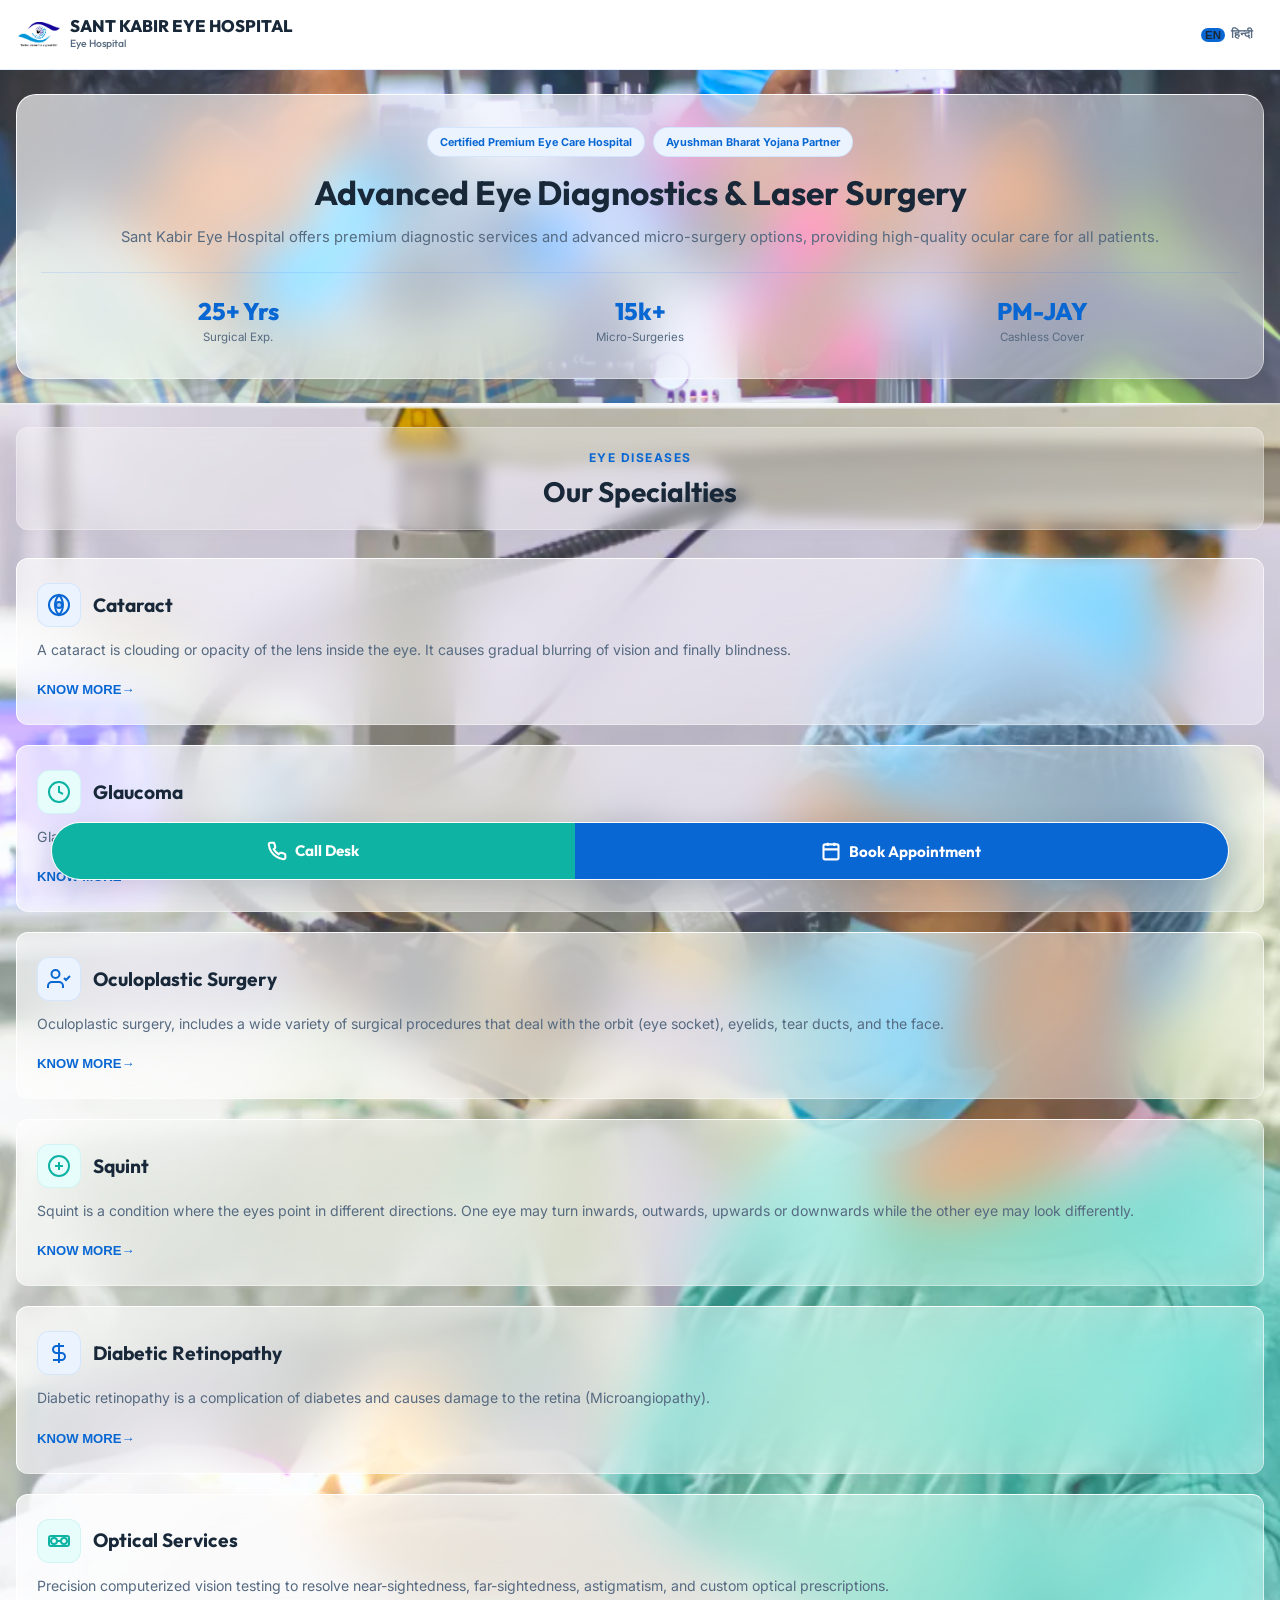
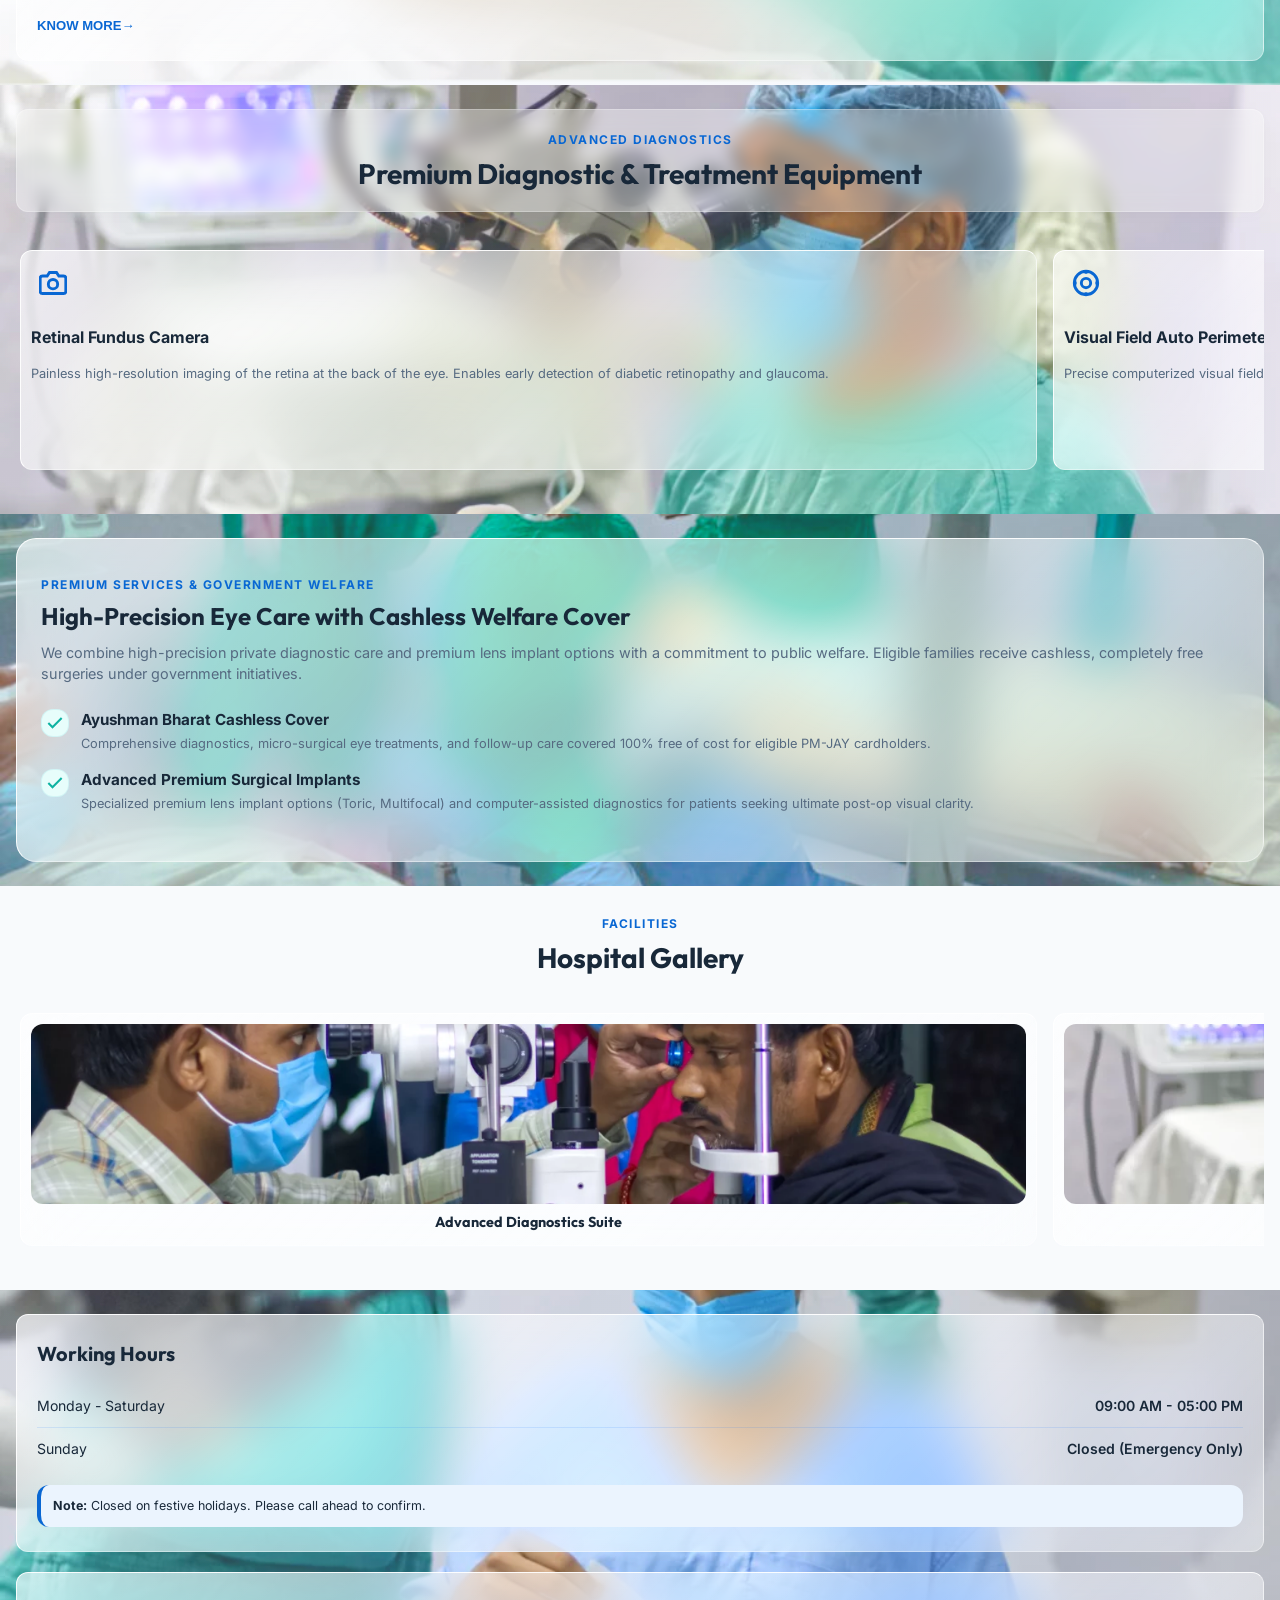
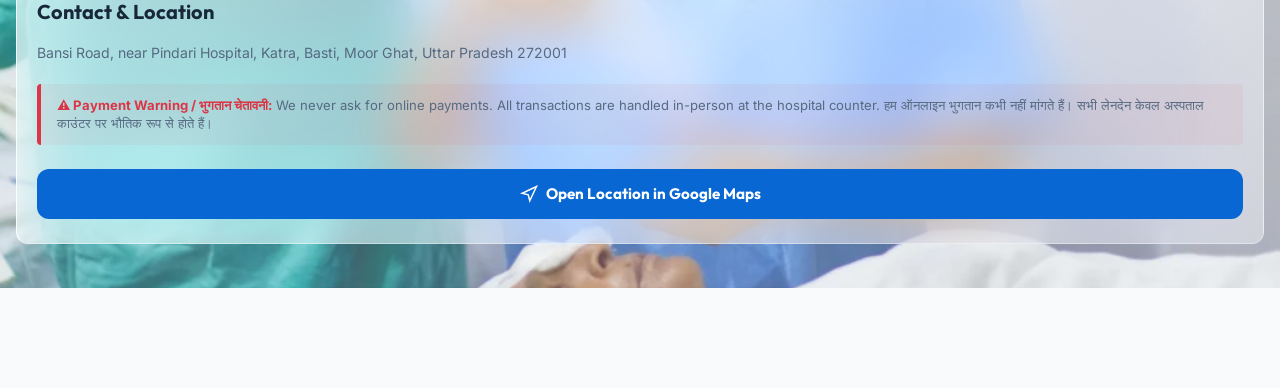
==== mobile.html @ 9fe81d01 "Initial commit for Sant Kabir Eye Hospital" ====
<!DOCTYPE html>
<html lang="en">
<head>
    <meta charset="UTF-8">
    <meta name="viewport" content="width=device-width, initial-scale=1.0, maximum-scale=1.0, user-scalable=no">
    <link rel="icon" type="image/png" href="favicon.png">

    <!-- Chrome, Firefox OS, Opera & Safari Mobile (Adaptive Light/Dark theme) -->
    <meta name="theme-color" content="#ffffff" media="(prefers-color-scheme: light)">
    <meta name="theme-color" content="#0a182e" media="(prefers-color-scheme: dark)">
    <!-- iOS Safari web-app overrides -->
    <meta name="apple-mobile-web-app-capable" content="yes">
    <meta name="apple-mobile-web-app-status-bar-style" content="black-translucent">
    
    <meta name="description" content="Certified Premium Eye Care & Cataract Surgery in Basti. Free surgeries available under Ayushman Bharat Yojana for eligible patients.">
    <title>Sant Kabir Eye Hospital – Premium Eye Care & Surgery in Basti</title>
    
    <!-- JSON-LD Structured Data for Search Engines & AI Crawlers -->
    <script type="application/ld+json">
    {
      "@context": "https://schema.org",
      "@type": "MedicalBusiness",
      "name": "Sant Kabir Eye Hospital",
      "alternateName": "Pragati India Eye Care Society",
      "description": "Premium cataract surgeries, advanced eye diagnostics, and laser treatment services under private care and PM-JAY Ayushman Bharat Yojana cover.",
      "url": "http://santkabireyehospital.com",
      "telephone": "+919415140719",
      "address": {
        "@type": "PostalAddress",
        "streetAddress": "Bansi Road, near Pindari Hospital, Katra",
        "addressLocality": "Basti",
        "addressRegion": "Uttar Pradesh",
        "postalCode": "272001",
        "addressCountry": "IN"
      },
      "openingHoursSpecification": {
        "@type": "OpeningHoursSpecification",
        "dayOfWeek": [
          "Monday",
          "Tuesday",
          "Wednesday",
          "Thursday",
          "Friday",
          "Saturday"
        ],
        "opens": "09:00",
        "closes": "18:00"
      },
      "contactPoint": [
        {
          "@type": "ContactPoint",
          "telephone": "+919415140719",
          "contactType": "Senior Administrator",
          "areaServed": "IN",
          "availableLanguage": ["English", "Hindi"]
        },
        {
          "@type": "ContactPoint",
          "telephone": "+919336466677",
          "contactType": "Primary Inquiry Desk",
          "areaServed": "IN",
          "availableLanguage": ["English", "Hindi"]
        }
      ]
    }
    </script>
    
    <!-- Preload LCP hero background image (discoverable, high priority) -->
    <link rel="preload" as="image" href="images/bg_hero_apple.webp" fetchpriority="high">

    <!-- Preload mobile.css so it's non-render-blocking -->
    <link rel="preload" href="mobile.css?v=20260709" as="style" onload="this.onload=null;this.rel='stylesheet'">
    <noscript><link rel="stylesheet" href="mobile.css?v=20260709"></noscript>

    <!-- Preload services background image to prevent layout shift when it loads -->
    <link rel="preload" as="image" href="images/gallery_consultation.webp" fetchpriority="low">

    <!-- Google Fonts: async, non-render-blocking, font-display=optional (no swap, no CLS) -->
    <link rel="preconnect" href="https://fonts.googleapis.com">
    <link rel="preconnect" href="https://fonts.gstatic.com" crossorigin>
    <link rel="preload" as="style" href="https://fonts.googleapis.com/css2?family=Inter:wght@400;500;600;700&family=Outfit:wght@600;700;800&display=optional" onload="this.onload=null;this.rel='stylesheet'">
    <noscript><link rel="stylesheet" href="https://fonts.googleapis.com/css2?family=Inter:wght@400;500;600;700&family=Outfit:wght@600;700;800&display=optional"></noscript>

    <!-- Critical inline CSS: above-fold styles so page renders without waiting for mobile.css -->
    <style>
      :root{--font-heading:'Outfit',sans-serif;--font-body:'Inter',sans-serif;--primary:hsl(212,92%,43%);--text-main:hsl(212,40%,16%);--text-muted:hsl(212,20%,42%);--text-light:#fff;--bg-main:hsl(210,36%,98%);--border-color:rgba(13,110,253,0.12);--radius-sm:12px;--radius-md:20px;--radius-lg:28px;--radius-full:9999px}
      *{box-sizing:border-box;margin:0;padding:0;-webkit-tap-highlight-color:transparent}
      /* System font fallback with matching metrics to prevent FOUT layout shift */
      body{font-family:var(--font-body),'ui-sans-serif','system-ui','-apple-system','BlinkMacSystemFont','Segoe UI',sans-serif;background-color:var(--bg-main);color:var(--text-main);line-height:1.5;font-size:16px;overflow-x:hidden;padding-top:70px}
      .mobile-header{position:fixed;top:0;left:0;width:100%;height:70px;background:rgba(255,255,255,0.94);backdrop-filter:blur(12px);-webkit-backdrop-filter:blur(12px);border-bottom:1px solid var(--border-color);display:flex;align-items:center;z-index:900}
      .header-container{width:100%;padding:0 16px;display:flex;align-items:center;justify-content:space-between}
      .logo{display:flex;align-items:center;gap:8px}
      .logo-icon{width:46px;height:46px;border-radius:var(--radius-sm);display:flex;align-items:center;justify-content:center}
      .brand-title{font-family:var(--font-heading),'ui-sans-serif',sans-serif;font-size:1.05rem;font-weight:800;color:var(--text-main);line-height:1.1;white-space:nowrap}
      .mobile-main{display:flex;flex-direction:column;width:100%;z-index:10;position:relative}
      /* min-height prevents CLS when background image or fonts load into services section */
      .mobile-section{padding:24px 16px;position:relative;overflow:hidden;min-height:200px}
      .mobile-section::before{content:'';position:absolute;top:0;left:0;width:100%;height:100%;background-size:cover;background-position:center;background-repeat:no-repeat;z-index:1}
      .mobile-section>*{position:relative;z-index:2}
      .hero-section::before{background-image:linear-gradient(to bottom,rgba(245,248,250,0.15) 0%,rgba(245,248,250,0.3) 100%),url("images/bg_hero_apple.webp");filter:saturate(1.58)}
      /* Inline services background so it's available from first render — eliminates section CLS */
      .services-section::before{background-image:linear-gradient(to bottom,rgba(245,248,250,0.15) 0%,rgba(245,248,250,0.3) 100%),url("images/gallery_consultation.webp");filter:saturate(1.58)}
    </style>

</head>
<body>

    <!-- Floating Background Shapes -->
    <div class="glass-blob glass-blob-1"></div>
    <div class="glass-blob glass-blob-2"></div>

    <!-- Mobile Header -->
    <header class="mobile-header">
        <div class="header-container">
            <div class="logo">
                <div class="logo-icon">
                    <img src="images/logo.png" alt="Sant Kabir Eye Hospital Logo" width="42" height="42" style="object-fit: contain;">
                </div>
                <div class="logo-text">
                    <span class="brand-title">SANT KABIR EYE HOSPITAL</span>
                    <span class="brand-tagline" data-translate="brand-tagline">Eye Hospital</span>
                </div>
            </div>
            <div class="lang-switch-wrapper">
                <button class="lang-switch-btn active" id="btnLangEn">EN</button>
                <span class="lang-switch-divider">|</span>
                <button class="lang-switch-btn" id="btnLangHi">हिन्दी</button>
            </div>
        </div>
    </header>

    <!-- Mobile Main Scroll Container -->
    <main class="mobile-main">
        
        <!-- Hero Card -->
        <section id="hero" class="mobile-section hero-section">
            <div class="liquid-glass hero-card">
                <div class="badges">
                    <span class="badge" data-translate="hero-badge-1">Government Approved Hospital</span>
                    <span class="badge" data-translate="hero-badge-2">Ayushman Bharat Partner</span>
                </div>
                <h1 data-translate="hero-title">Advanced Eye Diagnostics & <span class="highlight-text">Laser Surgery</span></h1>
                <p data-translate="hero-description">Sant Kabir Eye Hospital offers premium diagnostic services and advanced micro-surgery options, providing high-quality ocular care for all patients.</p>
                
                <div class="stats-row">
                    <div class="stat-item">
                        <h3 data-translate="stat-val-1">25+ Yrs</h3>
                        <p data-translate="stat-lbl-1">Surgical Exp.</p>
                    </div>
                    <div class="stat-item">
                        <h3 data-translate="stat-val-2">15k+</h3>
                        <p data-translate="stat-lbl-2">Micro-Surgeries</p>
                    </div>
                    <div class="stat-item">
                        <h3 data-translate="stat-val-3">100% Free</h3>
                        <p data-translate="stat-lbl-3">NPCB / Ayushman</p>
                    </div>
                </div>
            </div>
        </section>

        <!-- Services / Eye Diseases -->
        <section id="services" class="mobile-section services-section">
            <div class="section-title">
                <span class="sub-title" data-translate="srv-subtitle">Eye Diseases</span>
                <h2 data-translate="srv-title-mobile">Our Specialties</h2>
            </div>
            
            <div class="services-list">
                <!-- Cataract -->
                <div class="service-card liquid-glass">
                    <div class="service-header">
                        <div class="service-icon icon-blue">
                            <svg viewBox="0 0 24 24" width="24" height="24" fill="none" stroke="currentColor" stroke-width="2">
                                <circle cx="12" cy="12" r="10"></circle>
                                <circle cx="12" cy="12" r="3" fill="currentColor" fill-opacity="0.3"></circle>
                                <path d="M12 2a15.3 15.3 0 0 1 4 10 15.3 15.3 0 0 1-4 10 15.3 15.3 0 0 1-4-10 15.3 15.3 0 0 1 4-10z"></path>
                            </svg>
                        </div>
                        <h3 data-translate="srv-card-1-title">Cataract</h3>
                    </div>
                    <p data-translate="srv-card-1-desc">A cataract is clouding or opacity of the lens inside the eye. It causes gradual blurring of vision and finally blindness.</p>
                    <button class="btn-text btn-book-trigger"><span data-translate="btn-know-more">KNOW MORE</span> &rarr;</button>
                </div>

                <!-- Glaucoma -->
                <div class="service-card liquid-glass">
                    <div class="service-header">
                        <div class="service-icon icon-teal">
                            <svg viewBox="0 0 24 24" width="24" height="24" fill="none" stroke="currentColor" stroke-width="2">
                                <path d="M12 22c5.523 0 10-4.477 10-10S17.523 2 12 2 2 6.477 2 12s4.477 10 10 10z"></path>
                                <path d="M12 6v6l4 2"></path>
                            </svg>
                        </div>
                        <h3 data-translate="srv-card-2-title">Glaucoma</h3>
                    </div>
                    <p data-translate="srv-card-2-desc">Glaucoma is a term given to a group of eye conditions in which the optic nerve is damaged leading to loss of visual field.</p>
                    <button class="btn-text btn-book-trigger"><span data-translate="btn-know-more">KNOW MORE</span> &rarr;</button>
                </div>

                <!-- Oculoplasty -->
                <div class="service-card liquid-glass">
                    <div class="service-header">
                        <div class="service-icon icon-blue">
                            <svg viewBox="0 0 24 24" width="24" height="24" fill="none" stroke="currentColor" stroke-width="2">
                                <path d="M16 21v-2a4 4 0 0 0-4-4H5a4 4 0 0 0-4 4v2"></path>
                                <circle cx="8.5" cy="7" r="4"></circle>
                                <polyline points="17 11 19 13 23 9"></polyline>
                            </svg>
                        </div>
                        <h3 data-translate="srv-card-3-title">Oculoplastic Surgery</h3>
                    </div>
                    <p data-translate="srv-card-3-desc">Oculoplastic surgery, includes a wide variety of surgical procedures that deal with the orbit (eye socket), eyelids, tear ducts, and the face.</p>
                    <button class="btn-text btn-book-trigger"><span data-translate="btn-know-more">KNOW MORE</span> &rarr;</button>
                </div>

                <!-- Squint -->
                <div class="service-card liquid-glass">
                    <div class="service-header">
                        <div class="service-icon icon-teal">
                            <svg viewBox="0 0 24 24" width="24" height="24" fill="none" stroke="currentColor" stroke-width="2">
                                <circle cx="12" cy="12" r="10"></circle>
                                <path d="M8 12h8"></path>
                                <path d="M12 8v8"></path>
                            </svg>
                        </div>
                        <h3 data-translate="srv-card-4-title">Squint</h3>
                    </div>
                    <p data-translate="srv-card-4-desc">Squint is a condition where the eyes point in different directions. One eye may turn inwards, outwards, upwards or downwards while the other eye may look differently.</p>
                    <button class="btn-text btn-book-trigger"><span data-translate="btn-know-more">KNOW MORE</span> &rarr;</button>
                </div>

                <!-- Diabetic Retinopathy -->
                <div class="service-card liquid-glass">
                    <div class="service-header">
                        <div class="service-icon icon-blue">
                            <svg viewBox="0 0 24 24" width="24" height="24" fill="none" stroke="currentColor" stroke-width="2">
                                <path d="M12 2v20M17 5H9.5a3.5 3.5 0 0 0 0 7h5a3.5 3.5 0 0 1 0 7H6"></path>
                            </svg>
                        </div>
                        <h3 data-translate="srv-card-5-title">Diabetic Retinopathy</h3>
                    </div>
                    <p data-translate="srv-card-5-desc">Diabetic retinopathy is a complication of diabetes and causes damage to the retina (Microangiopathy).</p>
                    <button class="btn-text btn-book-trigger"><span data-translate="btn-know-more">KNOW MORE</span> &rarr;</button>
                </div>

                <!-- Optical Services -->
                <div class="service-card liquid-glass">
                    <div class="service-header">
                        <div class="service-icon icon-teal">
                            <svg viewBox="0 0 24 24" width="24" height="24" fill="none" stroke="currentColor" stroke-width="2">
                                <rect x="2" y="7" width="20" height="10" rx="2" ry="2"></rect>
                                <circle cx="7" cy="12" r="3"></circle>
                                <circle cx="17" cy="12" r="3"></circle>
                                <path d="M10 12h4"></path>
                            </svg>
                        </div>
                        <h3 data-translate="srv-card-6-title">Optical Services</h3>
                    </div>
                    <p data-translate="srv-card-6-desc">Precision computerized vision testing to resolve near-sightedness, far-sightedness, astigmatism, and custom optical prescriptions.</p>
                    <button class="btn-text btn-book-trigger"><span data-translate="btn-know-more">KNOW MORE</span> &rarr;</button>
                </div>
            </div>
        </section>

        <!-- Diagnostics & Advanced Technology -->
        <section id="diagnostics" class="mobile-section services-section">
            <div class="section-title">
                <span class="sub-title" data-translate="tech-subtitle">Advanced Diagnostics</span>
                <h2 data-translate="tech-title">Premium Diagnostic & Treatment Equipment</h2>
            </div>
            
            <div class="horizontal-scroll-gallery">
                <!-- Fundus Camera Card -->
                <div class="gallery-item liquid-glass" style="padding: 20px; width: 280px; flex-shrink: 0; display: flex; flex-direction: column; align-items: flex-start; justify-content: flex-start; min-height: 220px; height: auto;">
                    <div class="service-icon" style="color: var(--primary); margin-bottom: 12px;">
                        <svg viewBox="0 0 24 24" width="28" height="28" fill="none" stroke="currentColor" stroke-width="2.5">
                            <path d="M23 19a2 2 0 0 1-2 2H3a2 2 0 0 1-2-2V8a2 2 0 0 1 2-2h4l2-3h6l2 3h4a2 2 0 0 1 2 2z"></path>
                            <circle cx="12" cy="13" r="4"></circle>
                        </svg>
                    </div>
                    <h3 data-translate="tech-fundus-title" style="font-size: 1rem; margin-bottom: 8px; font-weight: 700; color: var(--text-main);">Retinal Fundus Camera</h3>
                    <p data-translate="tech-fundus-desc" style="font-size: 0.8rem; line-height: 1.4; color: var(--text-muted); margin: 0;">Painless high-resolution imaging of the retina at the back of the eye. Enables early detection of diabetic retinopathy and glaucoma.</p>
                </div>

                <!-- Auto Perimeter Card -->
                <div class="gallery-item liquid-glass" style="padding: 20px; width: 280px; flex-shrink: 0; display: flex; flex-direction: column; align-items: flex-start; justify-content: flex-start; min-height: 220px; height: auto;">
                    <div class="service-icon" style="color: var(--primary); margin-bottom: 12px;">
                        <svg viewBox="0 0 24 24" width="28" height="28" fill="none" stroke="currentColor" stroke-width="2.5">
                            <circle cx="12" cy="12" r="10"></circle>
                            <path d="M12 2v2M12 20v2M2 12h2M20 12h2M12 8a4 4 0 1 0 0 8 4 4 0 0 0 0-8z"></path>
                        </svg>
                    </div>
                    <h3 data-translate="tech-perimeter-title" style="font-size: 1rem; margin-bottom: 8px; font-weight: 700; color: var(--text-main);">Visual Field Auto Perimeter</h3>
                    <p data-translate="tech-perimeter-desc" style="font-size: 0.8rem; line-height: 1.4; color: var(--text-muted); margin: 0;">Precise computerized visual field testing to map peripheral vision. Critical for early screening of glaucoma and optic nerve damage.</p>
                </div>

                <!-- Green Laser Card -->
                <div class="gallery-item liquid-glass" style="padding: 20px; width: 280px; flex-shrink: 0; display: flex; flex-direction: column; align-items: flex-start; justify-content: flex-start; min-height: 220px; height: auto;">
                    <div class="service-icon" style="color: var(--primary); margin-bottom: 12px;">
                        <svg viewBox="0 0 24 24" width="28" height="28" fill="none" stroke="currentColor" stroke-width="2.5">
                            <line x1="5" y1="9" x2="19" y2="9"></line>
                            <line x1="5" y1="15" x2="19" y2="15"></line>
                            <line x1="9" y1="5" x2="9" y2="19"></line>
                            <line x1="15" y1="5" x2="15" y2="19"></line>
                        </svg>
                    </div>
                    <h3 data-translate="tech-laser-title" style="font-size: 1rem; margin-bottom: 8px; font-weight: 700; color: var(--text-main);">Retinal Green Laser</h3>
                    <p data-translate="tech-laser-desc" style="font-size: 0.8rem; line-height: 1.4; color: var(--text-muted); margin: 0;">Advanced, non-invasive photocoagulation laser treatment. Used to seal retinal tears and treat diabetic eye diseases.</p>
                </div>

                <!-- B-Scan Ultrasound Card -->
                <div class="gallery-item liquid-glass" style="padding: 20px; width: 280px; flex-shrink: 0; display: flex; flex-direction: column; align-items: flex-start; justify-content: flex-start; min-height: 220px; height: auto;">
                    <div class="service-icon" style="color: var(--primary); margin-bottom: 12px;">
                        <svg viewBox="0 0 24 24" width="28" height="28" fill="none" stroke="currentColor" stroke-width="2.5">
                            <path d="M2 12h20M12 2v20M5 5l14 14M19 5L5 19"></path>
                        </svg>
                    </div>
                    <h3 data-translate="tech-bscan-title" style="font-size: 1rem; margin-bottom: 8px; font-weight: 700; color: var(--text-main);">B-Scan Ophthalmic Ultrasound</h3>
                    <p data-translate="tech-bscan-desc" style="font-size: 0.8rem; line-height: 1.4; color: var(--text-muted); margin: 0;">High-frequency sound wave imaging to visualize internal structures of the eye, vital when mature cataracts block direct visibility.</p>
                </div>

                <!-- Zeiss Microscope Card -->
                <div class="gallery-item liquid-glass" style="padding: 20px; width: 280px; flex-shrink: 0; display: flex; flex-direction: column; align-items: flex-start; justify-content: flex-start; min-height: 220px; height: auto;">
                    <div class="service-icon" style="color: var(--primary); margin-bottom: 12px;">
                        <svg viewBox="0 0 24 24" width="28" height="28" fill="none" stroke="currentColor" stroke-width="2.5">
                            <rect x="2" y="4" width="20" height="16" rx="2" ry="2"></rect>
                            <circle cx="12" cy="12" r="4"></circle>
                        </svg>
                    </div>
                    <h3 data-translate="tech-zeiss-title" style="font-size: 1rem; margin-bottom: 8px; font-weight: 700; color: var(--text-main);">Zeiss Surgical Microscope</h3>
                    <p data-translate="tech-zeiss-desc" style="font-size: 0.8rem; line-height: 1.4; color: var(--text-muted); margin: 0;">World-class precision optics offering maximum visual clarity during high-accuracy micro-surgical cataract procedures.</p>
                </div>

                <!-- Non-Contact Tonometer Card -->
                <div class="gallery-item liquid-glass" style="padding: 20px; width: 280px; flex-shrink: 0; display: flex; flex-direction: column; align-items: flex-start; justify-content: flex-start; min-height: 220px; height: auto;">
                    <div class="service-icon" style="color: var(--primary); margin-bottom: 12px;">
                        <svg viewBox="0 0 24 24" width="28" height="28" fill="none" stroke="currentColor" stroke-width="2.5">
                            <circle cx="12" cy="12" r="10"></circle>
                            <path d="M12 8v8M8 12h8"></path>
                        </svg>
                    </div>
                    <h3 data-translate="tech-tonometer-title" style="font-size: 1rem; margin-bottom: 8px; font-weight: 700; color: var(--text-main);">Non-Contact Tonometer</h3>
                    <p data-translate="tech-tonometer-desc" style="font-size: 0.8rem; line-height: 1.4; color: var(--text-muted); margin: 0;">Quick, pain-free air-puff technology to measure intraocular eye pressure for glaucoma screening without touching the eye.</p>
                </div>
            </div>
        </section>

        <!-- Welfare Schemes -->
        <section id="welfare" class="mobile-section welfare-section">
            <div class="liquid-glass welfare-card">
                <span class="sub-title" data-translate="welf-subtitle">Welfare & Excellence</span>
                <h2 data-translate="welf-title-mobile">Free Treatment Under Govt. Schemes</h2>
                <p data-translate="welf-desc-mobile">We deliver specialized diagnostic screenings and stitchless cataract surgeries completely free of cost to eligible patients under:</p>
                
                <div class="welfare-item">
                    <div class="welfare-icon">
                        <svg viewBox="0 0 24 24" width="20" height="20" fill="none" stroke="currentColor" stroke-width="2.5">
                            <polyline points="20 6 9 17 4 12"></polyline>
                        </svg>
                    </div>
                    <div>
                        <h4 data-translate="welf-feat-1-title">Ayushman Bharat (PM-JAY)</h4>
                        <p data-translate="welf-feat-1-desc-mobile">Cashless diagnostics, surgical treatment, and post-op care.</p>
                    </div>
                </div>

                <div class="welfare-item">
                    <div class="welfare-icon">
                        <svg viewBox="0 0 24 24" width="20" height="20" fill="none" stroke="currentColor" stroke-width="2.5">
                            <polyline points="20 6 9 17 4 12"></polyline>
                        </svg>
                    </div>
                    <div>
                        <h4 data-translate="welf-feat-2-title-mobile">Blindness Control Programme (NPCB)</h4>
                        <p data-translate="welf-feat-2-desc-mobile">Direct government sponsored free screening and cataract surgeries.</p>
                    </div>
                </div>
            </div>
        </section>

        <!-- Hospital Gallery (Right Scroll Showcase) -->
        <section id="gallery" class="mobile-section gallery-section">
            <div class="section-title">
                <span class="sub-title" data-translate="gal-subtitle">Facilities</span>
                <h2 data-translate="gal-title">Hospital Gallery</h2>
            </div>
            
            <div class="horizontal-scroll-gallery">
                <div class="gallery-item liquid-glass">
                    <img src="images/bg_hero_apple.webp" alt="Diagnostics Suite">
                    <span class="gallery-caption" data-translate="gal-cap-1">Advanced Diagnostics Suite</span>
                </div>
                <div class="gallery-item liquid-glass">
                    <img src="images/gallery_consultation.webp" alt="Consultation Rooms">
                    <span class="gallery-caption" data-translate="gal-cap-2">Ophthalmology Consultation Room</span>
                </div>
                <div class="gallery-item liquid-glass">
                    <img src="images/clinic_hero.jpg" alt="Surgeon Performing Surgery">
                    <span class="gallery-caption" data-translate="gal-cap-3">Advanced Micro-Surgery Unit</span>
                </div>
                <div class="gallery-item liquid-glass">
                    <img src="images/gallery_surgery.webp" alt="Sterile Operating Theater">
                    <span class="gallery-caption" data-translate="gal-cap-4">Sterile Operating Theater</span>
                </div>
            </div>
        </section>

        <!-- Hours & Contact Info -->
        <section id="info" class="mobile-section info-section">
            <div class="liquid-glass hours-card">
                <h3 data-translate="hours-title">Working Hours</h3>
                <table class="hours-table">
                    <tr><td data-translate="day-mon-sat">Monday - Saturday</td><td class="text-right" data-translate="time-standard-mobile">09:00 AM - 05:00 PM</td></tr>
                    <tr class="closed-row"><td data-translate="day-sun">Sunday</td><td class="text-right" data-translate="time-sun">Closed (Emergency Only)</td></tr>
                </table>
                <div class="note-box">
                    <p data-translate="hours-note-mobile"><strong>Note:</strong> Closed on festive holidays. Please call ahead to confirm.</p>
                </div>
            </div>

            <div class="liquid-glass contact-card">
                <h3 data-translate="contact-title-mobile">Contact & Location</h3>
                <p class="address" data-translate="contact-addr-mobile">Bansi Road, near Pindari Hospital, Katra, Basti, Moor Ghat, Uttar Pradesh 272001</p>
                
                <div class="payment-warning-inline" data-translate="contact-warning">
                    <strong>⚠️ Payment Warning / भुगतान चेतावनी:</strong> We never ask for online payments. All transactions are handled in-person at the hospital counter. हम ऑनलाइन भुगतान कभी नहीं मांगते हैं। सभी लेनदेन केवल अस्पताल काउंटर पर भौतिक रूप से होते हैं।
                </div>
                <a href="https://maps.app.goo.gl/5BYvRvsRoLVSubBW9" 
                   target="_blank" rel="noopener noreferrer" class="btn btn-primary map-btn">
                   <svg viewBox="0 0 24 24" width="18" height="18" fill="none" stroke="currentColor" stroke-width="2">
                       <polygon points="3 11 22 2 13 21 11 13 3 11"></polygon>
                   </svg>
                   <span data-translate="btn-directions">Open Location in Google Maps</span>
                </a>
            </div>
        </section>
        
        <!-- Space for sticky bottom bar -->
        <div class="mobile-footer-spacing"></div>
    </main>

    <!-- Sticky Mobile Action Bar -->
    <div class="mobile-action-bar">
        <a href="tel:+919336466677" class="action-btn call-action">
            <svg viewBox="0 0 24 24" width="20" height="20" fill="none" stroke="currentColor" stroke-width="2.5">
                <path d="M22 16.92v3a2 2 0 0 1-2.18 2 19.79 19.79 0 0 1-8.63-3.07 19.5 19.5 0 0 1-6-6 19.79 19.79 0 0 1-3.07-8.67A2 2 0 0 1 4.11 2h3a2 2 0 0 1 2 1.72 12.84 12.84 0 0 0 .7 2.81 2 2 0 0 1-.45 2.11L8.09 9.91a16 16 0 0 0 6 6l1.27-1.27a2 2 0 0 1 2.11-.45 12.84 12.84 0 0 0 2.81.7A2 2 0 0 1 22 16.92z"></path>
            </svg>
            <span data-translate="action-call">Call Desk</span>
        </a>
        <button class="action-btn book-action btn-book-trigger">
            <svg viewBox="0 0 24 24" width="20" height="20" fill="none" stroke="currentColor" stroke-width="2.5">
                <rect x="3" y="4" width="18" height="18" rx="2" ry="2"></rect>
                <line x1="16" y1="2" x2="16" y2="6"></line>
                <line x1="8" y1="2" x2="8" y2="6"></line>
                <line x1="3" y1="10" x2="21" y2="10"></line>
            </svg>
            <span data-translate="action-book">Book Appointment</span>
        </button>
    </div>

    <!-- Booking Modal (Full screen on mobile) -->
    <div class="booking-modal" id="bookingModal" aria-hidden="true" role="dialog">
        <div class="modal-overlay"></div>
        <div class="modal-content liquid-glass">
            <button class="modal-close" aria-label="Close booking form">&times;</button>
            <div class="modal-header">
                <h3 data-translate="modal-title-mobile">Book Examination</h3>
            </div>
            
            <div class="payment-warning-box" data-translate="modal-warning">
                <strong style="margin-bottom: 2px;">⚠️ Manual Booking & No Online Payments</strong>
                <p style="margin-bottom: 4px; font-size: 0.78rem;">Appointments are scheduled manually; this form submits an inquiry. We never ask for online payments—all official fees must be paid in-person at the hospital counter to authorized staff only.</p>
                <p class="hindi-text" style="font-size: 0.75rem; color: #dc3545;"><strong>सुरक्षा सूचना:</strong> बुकिंग मैन्युअल है। ऑनलाइन कोई भुगतान न करें—सभी शुल्क केवल अस्पताल परिसर में सीधे काउंटर पर दें।</p>
            </div>
            
            <form class="booking-form" id="bookingForm">
                <div class="form-group">
                    <label for="patientName" data-translate="lbl-name">Patient Name*</label>
                    <input type="text" id="patientName" required placeholder="Full Name" data-translate-placeholder="plh-name-mobile">
                </div>

                <div class="form-group">
                    <label for="patientPhone" data-translate="lbl-phone">Phone Number*</label>
                    <input type="tel" id="patientPhone" required placeholder="10-digit mobile" pattern="[0-9]{10}" data-translate-placeholder="plh-phone-mobile">
                </div>
                <div class="form-group">
                    <label for="preferredDate" data-translate="lbl-date">Preferred Date*</label>
                    <input type="date" id="preferredDate" required>
                </div>
                <div class="form-group">
                    <label for="eyeService" data-translate="lbl-service">Eye Issue / Select Service (आँख की समस्या/चयन करें)</label>
                    <select id="eyeService">
                        <option value="cataract">Cataract (मोतियाबिंद)</option>
                        <option value="glaucoma">Glaucoma (काला मोतिया)</option>
                        <option value="blurry_vision">Blurry Vision / Specs Checkup (धुंधला दिखना / चश्मा जांच)</option>
                        <option value="eye_pain_redness">Redness, Pain or Infection (लाली, दर्द या संक्रमण)</option>
                        <option value="watering_dryness">Watering or Dry Eyes (आँखों से पानी आना या सूखापन)</option>
                        <option value="squint_double_vision">Squint or Double Vision (भेंगापन या दोहरी दृष्टि)</option>
                        <option value="diabetic_retina">Diabetic Retina Checkup (मधुमेह नेत्र रोग जांच)</option>
                        <option value="eyelid_swelling">Eyelid Swelling or Lid Issues (पलक की सूजन या समस्या)</option>
                        <option value="child_eye_care">Child Eye Care (बच्चों की आँख की जांच)</option>
                        <option value="other_query">General Checkup / Other Query (सामान्य जांच / अन्य प्रश्न)</option>
                    </select>
                </div>
                <button type="submit" class="btn btn-primary submit-btn" data-translate="btn-confirm-booking-mobile">Confirm Request</button>
                <div style="background: rgba(220,53,69,0.08); border-left: 3px solid #dc3545; padding: 10px 14px; border-radius: 6px; font-size: 0.82rem; color: #c0392b; margin: 14px 0 0 0; text-align: left;">
                  <strong>⚠️ Please Note:</strong> Submitting this form does <strong>not</strong> confirm your appointment. Our team will contact you to verify and schedule your visit.<br><br>
                  <span class="hindi-text"><strong>⚠️ कृपया ध्यान दें:</strong> यह फ़ॉर्म भरने से अपॉइंटमेंट की पुष्टि <strong>नहीं</strong> होती। हमारी टीम आपसे संपर्क करके आपकी विजिट तय करेगी।</span>
                </div>
            </form>

            <div id="mobileSuccessMessage" style="display: none; text-align: center; padding: 40px 10px;">
                <svg viewBox="0 0 24 24" width="56" height="56" fill="none" stroke="#2ecc71" stroke-width="2" style="margin-bottom: 16px;">
                    <circle cx="12" cy="12" r="10"></circle>
                    <polyline points="22 4 12 14.01 9 11.01"></polyline>
                </svg>
                <h3 style="color: var(--text-main); font-size: 1.4rem; margin-bottom: 8px;">Request Submitted!</h3>
                <p style="color: var(--text-muted); font-size: 0.95rem; margin-bottom: 24px;">We've received your appointment request. We will contact you shortly.</p>
                <p style="font-size: 0.85rem; color: #888;">Closing automatically...</p>
            </div>
        </div>
    </div>

    <!-- Mobile JS Logic -->
    <script>
        // Modal toggling
        const bookingModal = document.getElementById('bookingModal');
        const triggers = document.querySelectorAll('.btn-book-trigger');
        const closeBtn = document.querySelector('.modal-close');
        const overlay = document.querySelector('.modal-overlay');

        function toggleModal(open) {
            if (open) {
                bookingModal.classList.add('active');
                bookingModal.setAttribute('aria-hidden', 'false');
                document.body.style.overflow = 'hidden';
            } else {
                bookingModal.classList.remove('active');
                bookingModal.setAttribute('aria-hidden', 'true');
                document.body.style.overflow = '';
            }
        }

        triggers.forEach(t => t.addEventListener('click', () => toggleModal(true)));
        closeBtn.addEventListener('click', () => toggleModal(false));
        overlay.addEventListener('click', () => toggleModal(false));

        // Form submission
        document.getElementById('bookingForm').addEventListener('submit', function(e) {
            e.preventDefault();
            const name    = document.getElementById('patientName').value.trim();
            const phone   = document.getElementById('patientPhone').value.trim();
            const date    = document.getElementById('preferredDate').value;
            const service = document.getElementById('eyeService').options[document.getElementById('eyeService').selectedIndex].text;

            if (!/^[0-9]{10}$/.test(phone)) {
                alert('Please enter a valid 10-digit mobile number.');
                return;
            }

            // --- Send to Telegram Group ---
            const TG_TOKEN   = '8771442885:AAHEBn18TyzVqzLv-t4LHC9ycysvfATE2Ts';
            const TG_CHAT_ID = '-1004415167828';
            const text = [
                '🏥 *New Appointment Request*',
                `👤 *Name:* ${name}`,
                `📞 *Phone:* ${phone}`,
                `📅 *Preferred Date:* ${date}`,
                `👁 *Service:* ${service}`,
                `📱 *Source:* Mobile Website`
            ].join('\n');

            fetch(`https://api.telegram.org/bot${TG_TOKEN}/sendMessage`, {
                method: 'POST',
                headers: { 'Content-Type': 'application/json' },
                body: JSON.stringify({
                    chat_id: TG_CHAT_ID,
                    text: text,
                    parse_mode: 'Markdown'
                })
            }).catch(() => {});

            // Show success feedback
            document.getElementById('bookingForm').style.display = 'none';
            document.getElementById('mobileSuccessMessage').style.display = 'block';

            // Auto close/redirect after 5s
            setTimeout(() => {
                toggleModal(false);
                
                // Reset form state in background after modal closes
                setTimeout(() => {
                    document.getElementById('bookingForm').reset();
                    document.getElementById('bookingForm').style.display = 'block';
                    document.getElementById('mobileSuccessMessage').style.display = 'none';
                }, 400);
            }, 5000);
        });

        // Set default date to tomorrow
        const tomorrow = new Date();
        tomorrow.setDate(tomorrow.getDate() + 1);
        document.getElementById('preferredDate').value = tomorrow.toISOString().split('T')[0];

        // --- Translation Engine for Mobile ---
        const translations = {
            "brand-tagline": { en: "Eye Hospital", hi: "नेत्र अस्पताल" },
            "hero-badge-1": { en: "Certified Premium Eye Care Hospital", hi: "प्रमाणित प्रीमियम नेत्र अस्पताल" },
            "hero-badge-2": { en: "Ayushman Bharat Yojana Partner", hi: "आयुष्मान भारत योजना सहयोगी" },
            "hero-title": { en: "Advanced Eye Diagnostics & Laser Surgery", hi: "उन्नत नेत्र निदान और लेज़र सर्जरी" },
            "hero-description": { en: "Sant Kabir Eye Hospital offers premium diagnostic services and advanced micro-surgery options, providing high-quality ocular care for all patients.", hi: "संत कबीर आई हॉस्पिटल सभी रोगियों के लिए उच्च गुणवत्ता वाली नेत्र देखभाल प्रदान करते हुए, प्रीमियम नैदानिक सेवाएं और उन्नत सूक्ष्म-सर्जरी विकल्प प्रदान करता है।" },
            "stat-val-1": { en: "25+ Yrs", hi: "25+ वर्ष" },
            "stat-lbl-1": { en: "Surgical Exp.", hi: "सर्जरी अनुभव" },
            "stat-val-2": { en: "15k+", hi: "15k+" },
            "stat-lbl-2": { en: "Micro-Surgeries", hi: "सूक्ष्म-सर्जरी" },
            "stat-val-3": { en: "PM-JAY", hi: "PM-JAY" },
            "stat-lbl-3": { en: "Cashless Cover", hi: "कैशलेस कवर" },
            "srv-subtitle": { en: "Eye Diseases", hi: "नेत्र रोग" },
            "srv-title-mobile": { en: "Our Specialties", hi: "हमारी विशेषताएं" },
            "srv-card-1-title": { en: "Cataract", hi: "मोतियाबिंद" },
            "srv-card-1-desc": { en: "A cataract is clouding or opacity of the lens inside the eye. It causes gradual blurring of vision and finally blindness.", hi: "मोतियाबिंद आंख के अंदर के लेंस का धुंधला होना है। यह दृष्टि के धीरे-धीरे धुंधले होने और अंततः अंधापन का कारण बनता है।" },
            "btn-know-more": { en: "KNOW MORE", hi: "और जानें" },
            "srv-card-2-title": { en: "Glaucoma", hi: "काला मोतिया" },
            "srv-card-2-desc": { en: "Glaucoma is a term given to a group of eye conditions in which the optic nerve is damaged leading to loss of visual field.", hi: "काला मोतिया आंखों की उन स्थितियों का समूह है जिसमें ऑप्टिक तंत्रिका क्षतिग्रस्त हो जाती है, जिससे दृष्टि क्षेत्र की हानि होती है।" },
            "srv-card-3-title": { en: "Oculoplastic Surgery", hi: "पलक और फेस सर्जरी" },
            "srv-card-3-desc": { en: "Oculoplastic surgery, includes a wide variety of surgical procedures that deal with the orbit (eye socket), eyelids, tear ducts, and the face.", hi: "ओकुलोप्लास्टिक सर्जरी में आंख की सॉकेट, पलकों, आंसू नलिकाओं और चेहरे से संबंधित विभिन्न प्रकार की सर्जिकल प्रक्रियाएं शामिल हैं।" },
            "srv-card-4-title": { en: "Squint", hi: "भेंगापन" },
            "srv-card-4-desc": { en: "Squint is a condition where the eyes point in different directions. One eye may turn inwards, outwards, upwards or downwards while the other eye may look differently.", hi: "भेंगापन वह स्थिति है जहां आंखें अलग-अलग दिशाओं में देखती हैं। एक आंख अंदर, बाहर, ऊपर या नीचे घूम सकती है जबकि दूसरी आंख सामान्य रहती है।" },
            "srv-card-5-title": { en: "Diabetic Retinopathy", hi: "मधुमेह नेत्र रोग" },
            "srv-card-5-desc": { en: "Diabetic retinopathy is a complication of diabetes and causes damage to the retina (Microangiopathy).", hi: "मधुमेह रेटिनोपैथी मधुमेह (डायबिटीज) की एक जटिलता है और आंख के पिछले हिस्से (रेटिना) को नुकसान पहुंचाती है।" },
            "srv-card-6-title": { en: "Optical Services", hi: "चश्मा और दृष्टि जांच" },
            "srv-card-6-desc": { en: "Precision computerized vision testing to resolve near-sightedness, far-sightedness, astigmatism, and custom optical prescriptions.", hi: "निकट-दृष्टि, दूर-दृष्टि, दृष्टिवैषम्य (एस्टिग्मैटिज्म) को दूर करने के लिए सटीक कंप्यूटरीकृत दृष्टि परीक्षण और नया चश्मा पर्चा।" },
            "welf-subtitle": { en: "Premium Services & Government Welfare", hi: "प्रीमियम सेवाएं और सरकारी कल्याण" },
            "welf-title-mobile": { en: "High-Precision Eye Care with Cashless Welfare Cover", hi: "कैशलेस कल्याण कवर के साथ उच्च-सटीक नेत्र देखभाल" },
            "welf-desc-mobile": { en: "We combine high-precision private diagnostic care and premium lens implant options with a commitment to public welfare. Eligible families receive cashless, completely free surgeries under government initiatives.", hi: "हम सार्वजनिक कल्याण के प्रति प्रतिबद्धता के साथ उच्च-सटीक निजी नैदानिक देखभाल और प्रीमियम लेंस प्रत्यारोपण विकल्पों को जोड़ते हैं। पात्र परिवारों को सरकारी पहलों के तहत कैशलेस, पूरी तरह से मुफ्त सर्जरी मिलती है।" },
            "welf-feat-1-title": { en: "Ayushman Bharat Cashless Cover", hi: "आयुष्मान भारत कैशलेस कवर" },
            "welf-feat-1-desc-mobile": { en: "Comprehensive diagnostics, micro-surgical eye treatments, and follow-up care covered 100% free of cost for eligible PM-JAY cardholders.", hi: "प्रीमिवल उपचार, और आवश्यक नेत्र चिकित्सा सेवाएं 100% कवर हैं।" },
            "welf-feat-2-title-mobile": { en: "Advanced Premium Surgical Implants", hi: "उन्नत प्रीमियम सर्जिकल इम्प्लांट्स" },
            "welf-feat-2-desc-mobile": { en: "Specialized premium lens implant options (Toric, Multifocal) and computer-assisted diagnostics for patients seeking ultimate post-op visual clarity.", hi: "सर्वोत्तम पोस्ट-ऑपरेटिव दृश्य स्पष्टता चाहने वाले रोगियों के लिए विशेष प्रीमियम लेंस प्रत्यारोपण विकल्प (टोरिक, मल्टीफोकल) और कंप्यूटर-सहायता प्राप्त निदान उपलब्ध हैं।" },
            "tech-subtitle": { en: "Advanced Diagnostics", hi: "उन्नत नैदानिक तकनीक" },
            "tech-title": { en: "Premium Diagnostic & Treatment Equipment", hi: "प्रीमियम नैदानिक एवं उपचार उपकरण" },
            "tech-desc": { en: "Our centers are equipped with world-class diagnostic, laser, and surgical technologies to detect eye conditions early and ensure absolute surgical precision.", hi: "हमारे केंद्र आंखों की बीमारियों का जल्द पता लगाने और सर्जरी में पूर्ण सटीकता सुनिश्चित करने के लिए विश्व स्तरीय नैदानिक, लेज़र और सर्जिकल तकनीकों से लैस हैं।" },
            "tech-fundus-title": { en: "Retinal Fundus Camera", hi: "रेटिनल फंडस कैमरा" },
            "tech-fundus-desc": { en: "Painless high-resolution imaging of the retina at the back of the eye. Enables early detection of diabetic retinopathy and glaucoma.", hi: "आँखों के पीछे रेटिना की दर्द रहित उच्च-रिज़ॉल्यूशन वाली इमेजिंग। यह डायबिटिक रेटिनोपैथी और ग्लूकोमा का शीघ्र पता लगाने में मदद करता है।" },
            "tech-perimeter-title": { en: "Visual Field Auto Perimeter", hi: "विजुअल फील्ड ऑटो परिमीटर" },
            "tech-perimeter-desc": { en: "Precise computerized visual field testing to map peripheral vision. Critical for early screening of glaucoma and optic nerve damage.", hi: "आँखों के चारों ओर दृष्टि क्षेत्र (विजुअल फील्ड) को मापने के लिए सटीक कंप्यूटर परीक्षण। ग्लूकोमा और ऑप्टिक तंत्रिका क्षति की शीघ्र जांच के लिए आवश्यक।" },
            "tech-laser-title": { en: "Retinal Green Laser", hi: "रेटिनल ग्रीन लेज़र" },
            "tech-laser-desc": { en: "Advanced, non-invasive photocoagulation laser treatment. Used to seal retinal tears and treat diabetic eye diseases.", hi: "उन्नत, गैर-आक्रामक रेटिना लेज़र उपचार। इसका उपयोग डायबिटिक रेटिनोपैथी और रेटिना के फटने/छिद्रों को सील करने के लिए किया जाता है।" },
            "tech-bscan-title": { en: "B-Scan Ophthalmic Ultrasound", hi: "बी-स्कैन ओप्थाल्मिक अल्ट्रासाउंड" },
            "tech-bscan-desc": { en: "High-frequency sound wave imaging to visualize internal structures of the eye, vital when mature cataracts block direct visibility.", hi: "उच्च आवृत्ति ध्वनि तरंगों द्वारा आँख के अंदर की विस्तृत तस्वीरें। मोतियाबिंद के कारण आँख के आंतरिक हिस्से को देखना अवरुद्ध होने पर अत्यंत आवश्यक परीक्षण।" },
            "tech-zeiss-title": { en: "Zeiss Surgical Microscope", hi: "ज़ीस सर्जिकल माइक्रोस्कोप" },
            "tech-zeiss-desc": { en: "World-class precision optics offering maximum visual clarity during high-accuracy micro-surgical cataract procedures.", hi: "उच्च परिशुद्धता सूक्ष्म-सर्जिकल मोतियाबिंद प्रक्रियाओं के दौरान सर्वोत्तम दृश्य स्पष्टता प्रदान करने वाला विश्व स्तरीय सटीक माइक्रोस्कोप।" },
            "tech-tonometer-title": { en: "Non-Contact Tonometer", hi: "नॉन-कॉन्टैक्ट टोनोमीटर" },
            "tech-tonometer-desc": { en: "Quick, pain-free air-puff technology to measure intraocular eye pressure for glaucoma screening without touching the eye.", hi: "आँखों को बिना छुए हवा के हल्के झोंके से ग्लूकोमा की जाँच के लिए आँखों का दबाव मापने की दर्द रहित त्वरित तकनीक।" },
            "gal-subtitle": { en: "Facilities", hi: "सुविधाएं" },
            "gal-title": { en: "Hospital Gallery", hi: "अस्पताल की गैलरी" },
            "gal-cap-1": { en: "Advanced Diagnostics Suite", hi: "आधूनिक नेत्र परीक्षण प्रयोगशाला" },
            "gal-cap-2": { en: "Ophthalmology Consultation Room", hi: "नेत्र विशेषज्ञ परामर्श कक्ष" },
            "gal-cap-3": { en: "Advanced Micro-Surgery Unit", hi: "आधुनिक सूक्ष्म-सर्जरी इकाई" },
            "gal-cap-4": { en: "Sterile Operating Theater", hi: "कीटाणुरहित ऑपरेशन थिएटर" },
            "hours-title": { en: "Working Hours", hi: "क्लीनिक समय" },
            "day-mon-sat": { en: "Monday - Saturday", hi: "सोमवार - शनिवार" },
            "time-standard-mobile": { en: "09:00 AM - 05:00 PM", hi: "सुबह 09:00 - शाम 05:00 बजे" },
            "day-sun": { en: "Sunday", hi: "रविवार" },
            "time-sun": { en: "Closed (Emergency Only)", hi: "बंद (केवल आपातकालीन सेवाएं)" },
            "hours-note-mobile": { en: "<strong>Note:</strong> Closed on festive holidays. Please call ahead to confirm.", hi: "<strong>सूचना:</strong> त्योहारों की छुट्टियों पर बंद रहता है। पुष्टि के लिए कृपया पहले फोन करें।" },
            "contact-title-mobile": { en: "Contact & Location", hi: "संपर्क और पता" },
            "contact-addr-mobile": { en: "Bansi Road, near Pindari Hospital, Katra, Basti, Moor Ghat, Uttar Pradesh 272001", hi: "बांसी रोड, पिंडारी अस्पताल के पास, कटरा, बस्ती, मूर घाट, उत्तर प्रदेश 272001" },
            "contact-warning": { en: "<strong>⚠️ Payment Warning / भुगतान चेतावनी:</strong> We never ask for online payments. All transactions are handled in-person at the hospital counter. हम ऑनलाइन भुगतान कभी नहीं मांगते हैं। सभी लेनदेन केवल अस्पताल काउंटर पर भौतिक रूप से होते हैं।", hi: "<strong>⚠️ भुगतान चेतावनी / Payment Warning:</strong> हम ऑनलाइन भुगतान कभी नहीं मांगते हैं। सभी लेनदेन केवल अस्पताल काउंटर पर भौतिक रूप से होते हैं।" },
            "btn-directions": { en: "Open Location in Google Maps", hi: "गूगल मैप्स पर खोलें" },
            "action-call": { en: "Call Desk", hi: "फ़ोन करें" },
            "action-book": { en: "Book Appointment", hi: "अपॉइंटमेंट लें" },
            "modal-title-mobile": { en: "Book Examination", hi: "नेत्र जांच बुक करें" },
            "modal-warning": { en: "<strong>⚠️ Manual Booking & No Online Payments</strong><p style=\"margin-bottom: 4px; font-size: 0.78rem;\">Appointments are scheduled manually; this form submits an inquiry. We never ask for online payments—all official fees must be paid in-person at the hospital counter to authorized staff only.</p><p class=\"hindi-text\" style=\"font-size: 0.75rem; color: #dc3545;\"><strong>सुरक्षा सूचना:</strong> बुकिंग मैन्युअल है। ऑनलाइन कोई भुगतान न करें—सभी शुल्क केवल अस्पताल परिसर में सीधे काउंटर पर दें।</p>", hi: "<strong>⚠️ मैन्युअल बुकिंग और कोई ऑनलाइन भुगतान नहीं</strong><p style=\"margin-bottom: 4px; font-size: 0.78rem;\">अपॉइंटमेंट मैन्युअल रूप से निर्धारित किए जाते हैं; यह फॉर्म केवल एक पूछताछ सबमिट करता है। हम कभी ऑनलाइन भुगतान नहीं मांगते—सभी शुल्क अस्पताल काउंटर पर अधिकृत कर्मचारी को ही दें।</p><p class=\"hindi-text\" style=\"font-size: 0.75rem; color: #dc3545;\"><strong>सुरक्षा सूचना:</strong> बुकिंग मैन्युअल है। ऑनलाइन कोई भुगतान न करें—सभी शुल्क केवल अस्पताल परिसर में सीधे काउंटर पर दें।</p>" },
            "lbl-name": { en: "Patient Name*", hi: "रोगी का नाम*" },
            "plh-name-mobile": { en: "Full Name", hi: "रोगी का पूरा नाम दर्ज करें" },
            "lbl-email": { en: "Email Address*", hi: "ईमेल पता*" },
            "plh-email-mobile": { en: "Email Address", hi: "ईमेल पता दर्ज करें" },
            "lbl-phone": { en: "Phone Number*", hi: "मोबाइल नंबर*" },
            "plh-phone-mobile": { en: "10-digit mobile", hi: "10-अंकीय मोबाइल नंबर दर्ज करें" },
            "lbl-date": { en: "Preferred Date*", hi: "पसंद की तिथि*" },
            "lbl-service": { en: "Eye Issue / Select Service (आँख की समस्या/चयन करें)", hi: "आँख की समस्या / सेवा का चयन" },
            "btn-confirm-booking-mobile": { en: "Confirm Request", hi: "अनुरोध की पुष्टि करें" }
        };

        const btnLangEn = document.getElementById('btnLangEn');
        const btnLangHi = document.getElementById('btnLangHi');

        function applyLanguage(lang) {
            localStorage.setItem('preferredLang', lang);
            
            if (lang === 'hi') {
                btnLangHi?.classList.add('active');
                btnLangEn?.classList.remove('active');
            } else {
                btnLangEn?.classList.add('active');
                btnLangHi?.classList.remove('active');
            }

            document.querySelectorAll('[data-translate]').forEach(el => {
                const key = el.getAttribute('data-translate');
                if (translations[key] && translations[key][lang]) {
                    if (key.includes('warning') || key.includes('desc') || key.includes('note') || key.includes('addr')) {
                        el.innerHTML = translations[key][lang];
                    } else {
                        el.innerText = translations[key][lang];
                    }
                }
            });

            document.querySelectorAll('[data-translate-placeholder]').forEach(el => {
                const key = el.getAttribute('data-translate-placeholder');
                if (translations[key] && translations[key][lang]) {
                    el.setAttribute('placeholder', translations[key][lang]);
                }
            });
        }

        btnLangEn?.addEventListener('click', () => applyLanguage('en'));
        btnLangHi?.addEventListener('click', () => applyLanguage('hi'));

        const savedLang = localStorage.getItem('preferredLang') || 'en';
        applyLanguage(savedLang);
    </script>

</body>
</html>
---- mobile.css ----
/* --- Mobile Stylesheet for Sant Kabir Eye Hospital --- */

:root {
    --font-heading: 'Outfit', sans-serif;
    --font-body: 'Inter', sans-serif;
    
    --primary: HSL(212, 92%, 43%);
    --primary-hover: HSL(212, 92%, 35%);
    --primary-light: HSL(212, 92%, 96%);
    
    --accent: HSL(174, 85%, 38%);
    --accent-hover: HSL(174, 85%, 30%);
    --accent-light: HSL(174, 85%, 95%);
    
    --bg-main: HSL(210, 36%, 98%);
    --bg-card: rgba(255, 255, 255, 0.76);
    --border-color: rgba(13, 110, 253, 0.12);
    
    --text-main: HSL(212, 40%, 16%);
    --text-muted: HSL(212, 20%, 42%);
    --text-light: HSL(0, 0%, 100%);
    
    --radius-sm: 12px;
    --radius-md: 20px;
    --radius-lg: 28px;
    --radius-full: 9999px;
    
    --shadow-md: 0 10px 30px rgba(13, 110, 253, 0.05);
    --shadow-lg: 0 20px 40px rgba(13, 110, 253, 0.08);
}

/* --- Base Layout --- */
* {
    box-sizing: border-box;
    margin: 0;
    padding: 0;
    -webkit-tap-highlight-color: transparent;
}

body {
    font-family: var(--font-body);
    background-color: var(--bg-main);
    color: var(--text-main);
    line-height: 1.5;
    font-size: 16px;
    overflow-x: hidden;
    padding-top: 70px; /* Space for fixed mobile header */
}

/* --- Liquid Glass Utility for Mobile --- */
.liquid-glass {
    position: relative;
    overflow: hidden;
    background: linear-gradient(135deg, rgba(255, 255, 255, 0.67) 0%, rgba(255, 255, 255, 0.42) 100%) !important;
    backdrop-filter: blur(28px) saturate(180%) !important;
    -webkit-backdrop-filter: blur(28px) saturate(180%) !important;
    
    border-top: 1.5px solid rgba(255, 255, 255, 0.92) !important;
    border-left: 1.5px solid rgba(255, 255, 255, 0.92) !important;
    border-bottom: 1.2px solid rgba(255, 255, 255, 0.35) !important;
    border-right: 1.2px solid rgba(255, 255, 255, 0.35) !important;
}

/* Specific opacity for booking modal only, preserving rest of aesthetics */
.booking-modal .modal-content.liquid-glass {
    background: linear-gradient(135deg, rgba(255, 255, 255, 0.80) 0%, rgba(255, 255, 255, 0.55) 100%) !important;
    
    box-shadow: 
        0 4px 20px rgba(0, 0, 0, 0.02), 
        0 12px 30px rgba(13, 110, 253, 0.05), 
        inset 0 1.2px 1.5px rgba(255, 255, 255, 0.95) !important;
    
    transition: transform 0.25s cubic-bezier(0.4, 0, 0.2, 1), opacity 0.25s !important;
    will-change: transform;
}

/* Glass shine reflective light sweep */
.liquid-glass::before {
    content: '';
    position: absolute;
    top: 0;
    left: -150%;
    width: 60%;
    height: 100%;
    background: linear-gradient(
        to right, 
        rgba(255, 255, 255, 0) 0%, 
        rgba(255, 255, 255, 0.2) 50%, 
        rgba(255, 255, 255, 0) 100%
    );
    transform: skewX(-25deg);
    transition: transform 0.75s cubic-bezier(0.4, 0, 0.2, 1);
    pointer-events: none;
    z-index: 1;
}

/* Haptic touch responses */
.liquid-glass:active {
    background: linear-gradient(135deg, rgba(255, 255, 255, 0.76) 0%, rgba(255, 255, 255, 0.52) 100%) !important;
    transform: scale(0.98);
}

.liquid-glass:active::before {
    left: 150%;
}

/* --- Background Blobs --- */
.glass-blob {
    position: fixed;
    border-radius: var(--radius-full);
    filter: blur(80px);
    z-index: -1;
    opacity: 0.45;
    animation: morphBlob 16s infinite alternate;
}

.glass-blob-1 {
    width: 250px;
    height: 250px;
    background: radial-gradient(circle, rgba(13, 110, 253, 0.25) 0%, rgba(13, 110, 253, 0) 70%);
    top: -50px;
    right: -50px;
}

.glass-blob-2 {
    width: 300px;
    height: 300px;
    background: radial-gradient(circle, rgba(23, 162, 184, 0.2) 0%, rgba(23, 162, 184, 0) 70%);
    bottom: 100px;
    left: -100px;
}

@keyframes morphBlob {
    0% { transform: translate(0, 0) scale(1); }
    100% { transform: translate(20px, -20px) scale(1.1); }
}

/* --- Mobile Header --- */
.mobile-header {
    position: fixed;
    top: 0;
    left: 0;
    width: 100%;
    height: 70px;
    background: rgba(255, 255, 255, 0.94);
    backdrop-filter: blur(12px);
    -webkit-backdrop-filter: blur(12px);
    border-bottom: 1px solid var(--border-color);
    display: flex;
    align-items: center;
    z-index: 900;
}

.header-container {
    width: 100%;
    padding: 0 16px;
    display: flex;
    align-items: center;
    justify-content: space-between;
}

/* Language Switcher on mobile header */
.mobile-header .lang-switch-wrapper {
    display: flex;
    align-items: center;
    gap: 2px;
    background: rgba(255, 255, 255, 0.35);
    border: 1px solid rgba(255, 255, 255, 0.55);
    padding: 3px 6px;
    border-radius: var(--radius-full);
}

.mobile-header .lang-switch-btn {
    background: none;
    border: none;
    color: var(--text-muted);
    font-size: 0.72rem;
    font-weight: 600;
    cursor: pointer;
    padding: 1px 4px;
    border-radius: var(--radius-sm);
    transition: opacity 0.2s ease, transform 0.2s ease;
}

.mobile-header .lang-switch-btn.active {
    background-color: var(--primary);
    color: var(--white) !important;
    font-weight: 700;
}

.mobile-header .lang-switch-divider {
    display: none;
}

.logo {
    display: flex;
    align-items: center;
    gap: 8px;
}

.logo-icon {
    width: 46px;
    height: 46px;
    border-radius: var(--radius-sm);
    display: flex;
    align-items: center;
    justify-content: center;
}

.logo-text {
    display: flex;
    flex-direction: column;
}

.brand-title {
    font-family: var(--font-heading);
    font-size: 1.05rem;
    font-weight: 800;
    color: var(--text-main);
    line-height: 1.1;
    white-space: nowrap;
}

.brand-tagline {
    font-family: var(--font-heading);
    font-size: 0.65rem;
    color: var(--text-muted);
    font-weight: 500;
}

/* --- Mobile Scroll Containers & Sections --- */
.mobile-main {
    display: flex;
    flex-direction: column;
    width: 100%;
    z-index: 10;
    position: relative;
}

.mobile-section {
    padding: 24px 16px;
    position: relative;
    overflow: hidden;
}

/* Ensure all content inside sections sit on top of the background image */
.mobile-section > * {
    position: relative;
    z-index: 2;
}

/* Background image overrides on pseudo-elements for saturation */
.mobile-section::before {
    content: '';
    position: absolute;
    top: 0;
    left: 0;
    width: 100%;
    height: 100%;
    background-size: cover;
    background-position: center;
    background-repeat: no-repeat;
    z-index: 1;
}

.hero-section::before {
    background-image: linear-gradient(to bottom, rgba(245, 248, 250, 0.15) 0%, rgba(245, 248, 250, 0.3) 100%), url("images/bg_hero_apple.webp");
    filter: saturate(1.58);
}
.services-section::before {
    background-image: linear-gradient(to bottom, rgba(245, 248, 250, 0.15) 0%, rgba(245, 248, 250, 0.3) 100%), url("images/gallery_consultation.webp");
    filter: saturate(1.58);
}
.welfare-section::before {
    background-image: linear-gradient(to bottom, rgba(245, 248, 250, 0.15) 0%, rgba(245, 248, 250, 0.3) 100%), url("images/clinic_hero.jpg");
    filter: saturate(1.58);
}
.info-section::before {
    background-image: linear-gradient(to bottom, rgba(245, 248, 250, 0.15) 0%, rgba(245, 248, 250, 0.3) 100%), url("images/gallery_surgery.webp");
    filter: saturate(1.58);
}

/* Section Titles */
.section-title {
    margin-bottom: 24px;
    text-align: center;
}

.sub-title {
    display: inline-block;
    font-size: 0.75rem;
    text-transform: uppercase;
    letter-spacing: 1.5px;
    color: var(--primary);
    font-weight: 700;
    margin-bottom: 4px;
}

.section-title h2 {
    font-family: var(--font-heading);
    font-size: 1.75rem;
    color: var(--text-main);
}

/* --- Hero Card --- */
.hero-card {
    border-radius: var(--radius-md);
    padding: 32px 24px;
    display: flex;
    flex-direction: column;
    align-items: center;
    text-align: center;
}

.badges {
    display: flex;
    gap: 8px;
    margin-bottom: 16px;
    flex-wrap: wrap;
    justify-content: center;
}

.badge {
    background: var(--primary-light);
    color: var(--primary);
    font-size: 0.68rem;
    font-weight: 700;
    padding: 6px 12px;
    border-radius: var(--radius-full);
    border: 1px solid rgba(13, 110, 253, 0.1);
}

.hero-card h1 {
    font-family: var(--font-heading);
    font-size: 2.1rem;
    line-height: 1.2;
    color: var(--text-main);
    margin-bottom: 12px;
}

.highlight-text {
    background: linear-gradient(120deg, var(--primary), var(--accent));
    -webkit-background-clip: text;
    -webkit-text-fill-color: transparent;
}

.hero-card p {
    font-size: 0.92rem;
    color: var(--text-muted);
    margin-bottom: 24px;
}

.stats-row {
    display: grid;
    grid-template-columns: repeat(3, 1fr);
    width: 100%;
    border-top: 1px solid var(--border-color);
    padding-top: 20px;
    gap: 8px;
}

.stat-item h3 {
    font-family: var(--font-heading);
    font-size: 1.5rem;
    color: var(--primary);
    font-weight: 800;
}

.stat-item p {
    font-size: 0.72rem;
    margin-bottom: 0;
}

/* --- Services List --- */
.services-list {
    display: flex;
    flex-direction: column;
    gap: 20px;
}

.service-card {
    border-radius: var(--radius-sm);
    padding: 24px 20px;
}

.service-header {
    display: flex;
    align-items: center;
    gap: 12px;
    margin-bottom: 12px;
}

.service-icon {
    width: 44px;
    height: 44px;
    border-radius: var(--radius-sm);
    display: flex;
    align-items: center;
    justify-content: center;
    flex-shrink: 0;
}

.icon-blue {
    background-color: var(--primary-light);
    color: var(--primary);
    border: 1px solid rgba(13, 110, 253, 0.1);
}

.icon-teal {
    background-color: var(--accent-light);
    color: var(--accent);
    border: 1px solid rgba(23, 162, 184, 0.1);
}

.service-card h3 {
    font-family: var(--font-heading);
    font-size: 1.2rem;
    color: var(--text-main);
}

.service-card p {
    font-size: 0.88rem;
    color: var(--text-muted);
    margin-bottom: 16px;
}

.btn-text {
    background: none;
    border: none;
    color: var(--primary);
    font-weight: 700;
    font-size: 0.82rem;
    cursor: pointer;
    padding: 0;
    display: inline-flex;
    align-items: center;
}

/* --- Welfare Card --- */
.welfare-card {
    border-radius: var(--radius-md);
    padding: 32px 24px;
}

.welfare-card h2 {
    font-family: var(--font-heading);
    font-size: 1.5rem;
    margin-bottom: 8px;
    color: var(--text-main);
}

.welfare-card p {
    font-size: 0.9rem;
    color: var(--text-muted);
    margin-bottom: 24px;
}

.welfare-item {
    display: flex;
    gap: 12px;
    margin-bottom: 16px;
    align-items: flex-start;
}

.welfare-icon {
    width: 28px;
    height: 28px;
    border-radius: var(--radius-sm);
    background-color: var(--accent-light);
    color: var(--accent);
    display: flex;
    align-items: center;
    justify-content: center;
    flex-shrink: 0;
    border: 1px solid rgba(23, 162, 184, 0.1);
}

.welfare-item h4 {
    font-size: 0.95rem;
    font-weight: 700;
    color: var(--text-main);
    margin-bottom: 2px;
}

.welfare-item p {
    font-size: 0.8rem;
    margin-bottom: 0;
}

/* --- Hours & Info --- */
.hours-card, .contact-card {
    border-radius: var(--radius-sm);
    padding: 24px 20px;
    margin-bottom: 20px;
}

.hours-card h3, .contact-card h3 {
    font-family: var(--font-heading);
    font-size: 1.25rem;
    margin-bottom: 16px;
}

.hours-table {
    width: 100%;
    border-collapse: collapse;
    margin-bottom: 16px;
}

.hours-table td {
    padding: 10px 0;
    border-bottom: 1px solid var(--border-color);
    font-size: 0.88rem;
}

.hours-table tr:last-child td {
    border-bottom: none;
}

.text-right {
    text-align: right;
    font-weight: 600;
}

.closed-row {
    color: var(--danger);
}

.note-box {
    background-color: var(--primary-light);
    padding: 12px;
    border-radius: var(--radius-sm);
    border-left: 4px solid var(--primary);
    font-size: 0.78rem;
}

.address {
    font-size: 0.88rem;
    color: var(--text-muted);
    margin-bottom: 20px;
    line-height: 1.45;
}

.btn {
    display: inline-flex;
    align-items: center;
    justify-content: center;
    gap: 8px;
    width: 100%;
    padding: 14px;
    border-radius: var(--radius-sm);
    font-family: var(--font-heading);
    font-size: 0.95rem;
    font-weight: 700;
    border: none;
    cursor: pointer;
    text-decoration: none;
}

.btn-primary {
    background-color: var(--primary);
    color: var(--text-light);
}

/* --- Sticky Mobile Action Bar --- */
.mobile-action-bar {
    position: fixed;
    bottom: 20px;
    left: 4%;
    width: 92%;
    height: 58px;
    background: rgba(255, 255, 255, 0.85);
    backdrop-filter: blur(20px) saturate(140%);
    -webkit-backdrop-filter: blur(20px) saturate(140%);
    border: 1px solid rgba(255, 255, 255, 0.45);
    border-radius: 999px;
    display: grid;
    grid-template-columns: 1fr 1.25fr;
    box-shadow: 0 10px 30px rgba(10, 24, 46, 0.15);
    z-index: 1000;
    overflow: hidden;
}

.action-btn {
    height: 100%;
    display: flex;
    align-items: center;
    justify-content: center;
    gap: 8px;
    border: none;
    font-family: var(--font-heading);
    font-size: 0.95rem;
    font-weight: 700;
    cursor: pointer;
    text-decoration: none;
    transition: background-color 0.2s;
}

.call-action {
    background-color: var(--accent);
    color: var(--text-light);
}

.call-action:active {
    background-color: var(--accent-hover);
}

.book-action {
    background-color: var(--primary);
    color: var(--text-light);
}

.book-action:active {
    background-color: var(--primary-hover);
}

.mobile-footer-spacing {
    height: 100px; /* Comfort space for floating dock layout */
}

/* --- Booking Modal (Full screen on mobile) --- */
.booking-modal {
    position: fixed;
    top: 0;
    left: 0;
    width: 100%;
    height: 100%;
    display: flex;
    align-items: flex-end;
    opacity: 0;
    pointer-events: none;
    z-index: 2000;
    transition: opacity 0.3s;
    overflow-y: auto;
    -webkit-overflow-scrolling: touch;
    will-change: opacity;
}

.booking-modal.active {
    opacity: 1;
    pointer-events: auto;
}

.modal-overlay {
    position: absolute;
    top: 0;
    left: 0;
    width: 100%;
    height: 100%;
    background-color: rgba(10, 24, 46, 0.5);
    backdrop-filter: blur(8px);
}

.modal-content {
    width: 100%;
    max-height: 88vh;
    overflow-y: auto !important;
    -webkit-overflow-scrolling: touch;
    border-radius: var(--radius-md) var(--radius-md) 0 0 !important;
    padding: 16px 14px 24px 14px;
    transform: translateY(100%);
    transition: transform 0.35s cubic-bezier(0.4, 0, 0.2, 1);
    z-index: 10;
}

.booking-modal.active .modal-content {
    transform: translateY(0);
}

.modal-close {
    position: absolute;
    top: 14px;
    right: 14px;
    background: #e74c3c;
    border: 2px solid #ffffff;
    border-radius: 50%;
    font-size: 1.6rem;
    color: #ffffff;
    cursor: pointer;
    width: 36px;
    height: 36px;
    display: flex;
    align-items: center;
    justify-content: center;
    box-shadow: 0 4px 12px rgba(231, 76, 60, 0.4);
    z-index: 100;
    transition: transform 0.2s;
}

.modal-close:active {
    transform: scale(0.9);
}

.modal-header h3 {
    font-family: var(--font-heading);
    font-size: 1.25rem;
    color: var(--text-main);
    margin-bottom: 0;
}

.modal-header p {
    font-size: 0.8rem;
    color: var(--text-muted);
    margin-bottom: 24px;
    line-height: 1.35;
}

.form-group {
    margin-bottom: 8px;
    display: flex;
    flex-direction: column;
    gap: 3px;
}

.form-group label {
    font-size: 0.8rem;
    font-weight: 700;
    color: var(--text-main);
}

.form-group input, .form-group select {
    width: 100%;
    padding: 8px 10px;
    border: 1px solid var(--border-color);
    border-radius: var(--radius-sm);
    background-color: rgba(255, 255, 255, 0.8);
    font-family: var(--font-body);
    font-size: 15px !important; /* Extremely readable but slightly more compact */
    color: var(--text-main);
    outline: none;
}

.form-group input:focus, .form-group select:focus {
    border-color: var(--primary);
    background-color: rgb(255, 255, 255);
}

.submit-btn {
    margin-top: 2px;
    padding: 10px;
    box-shadow: 0 10px 24px rgba(13, 110, 253, 0.15);
}

/* --- Global Fraud Warning Banner --- */
.global-warning-banner {
    background: linear-gradient(90deg, #dc3545, #c82333); /* Red alert gradient */
    color: #ffffff;
    font-size: 0.82rem;
    font-weight: 500;
    padding: 8px 16px;
    text-align: center;
    position: relative;
    z-index: 2000;
    box-shadow: 0 2px 10px rgba(0, 0, 0, 0.1);
}

.warning-container {
    display: flex;
    align-items: center;
    justify-content: center;
    gap: 8px;
    flex-wrap: wrap;
}

.warning-icon {
    font-size: 0.95rem;
}

/* --- Warning Box inside Modals --- */
.payment-warning-box {
    background-color: rgba(220, 53, 69, 0.08);
    border: 1px solid rgba(220, 53, 69, 0.35);
    border-radius: var(--radius-sm);
    padding: 8px 10px;
    margin-bottom: 10px;
    font-size: 0.74rem;
    color: var(--text-main);
    line-height: 1.3;
    text-align: left;
}

.payment-warning-box strong {
    color: #dc3545;
    display: block;
    margin-bottom: 6px;
}

.payment-warning-box p {
    margin-bottom: 4px;
}

.payment-warning-box p.hindi-text {
    font-weight: 500;
    margin-bottom: 0;
}

/* --- Inline Warning in Contact sections --- */
.payment-warning-inline {
    background-color: rgba(220, 53, 69, 0.06);
    border-left: 4px solid #dc3545;
    padding: 12px 16px;
    border-radius: 4px;
    font-size: 0.82rem;
    color: var(--text-muted);
    line-height: 1.4;
    margin-bottom: 24px;
    text-align: left;
}

.payment-warning-inline strong {
    color: #dc3545;
}

/* --- Horizontal Scroll Gallery --- */
.horizontal-scroll-gallery {
    display: flex;
    gap: 16px;
    overflow-x: auto;
    scroll-snap-type: x mandatory;
    padding: 10px 4px 20px 4px;
    -webkit-overflow-scrolling: touch;
    scrollbar-width: none; /* Hide standard scrollbar */
    z-index: 2;
    position: relative;
}

.horizontal-scroll-gallery::-webkit-scrollbar {
    display: none; /* Hide scrollbar for Safari/Chrome */
}

.gallery-item {
    flex: 0 0 82%; /* Show 82% of the card, hinting that there is more to the right! */
    scroll-snap-align: center;
    border-radius: var(--radius-sm);
    padding: 10px !important;
    display: flex;
    flex-direction: column;
    gap: 8px;
}

.gallery-item img {
    width: 100%;
    height: 180px;
    object-fit: cover;
    border-radius: 12px;
}

.gallery-caption {
    font-family: var(--font-heading);
    font-size: 0.9rem;
    font-weight: 700;
    color: var(--text-main);
    text-align: center;
    padding-bottom: 2px;
}

/* Glassmorphic opacity overlay for section titles on mobile to ensure readable text */
#services .section-title, 
#diagnostics .section-title {
    background: rgba(255, 255, 255, 0.35);
    backdrop-filter: blur(8px);
    -webkit-backdrop-filter: blur(8px);
    padding: 16px 20px;
    border-radius: var(--radius-sm);
    border: 1px solid rgba(255, 255, 255, 0.25);
    box-shadow: 0 4px 16px rgba(0, 0, 0, 0.02);
    margin-bottom: 28px;
}
---- mobile.css ----
/* --- Mobile Stylesheet for Sant Kabir Eye Hospital --- */

:root {
    --font-heading: 'Outfit', sans-serif;
    --font-body: 'Inter', sans-serif;
    
    --primary: HSL(212, 92%, 43%);
    --primary-hover: HSL(212, 92%, 35%);
    --primary-light: HSL(212, 92%, 96%);
    
    --accent: HSL(174, 85%, 38%);
    --accent-hover: HSL(174, 85%, 30%);
    --accent-light: HSL(174, 85%, 95%);
    
    --bg-main: HSL(210, 36%, 98%);
    --bg-card: rgba(255, 255, 255, 0.76);
    --border-color: rgba(13, 110, 253, 0.12);
    
    --text-main: HSL(212, 40%, 16%);
    --text-muted: HSL(212, 20%, 42%);
    --text-light: HSL(0, 0%, 100%);
    
    --radius-sm: 12px;
    --radius-md: 20px;
    --radius-lg: 28px;
    --radius-full: 9999px;
    
    --shadow-md: 0 10px 30px rgba(13, 110, 253, 0.05);
    --shadow-lg: 0 20px 40px rgba(13, 110, 253, 0.08);
}

/* --- Base Layout --- */
* {
    box-sizing: border-box;
    margin: 0;
    padding: 0;
    -webkit-tap-highlight-color: transparent;
}

body {
    font-family: var(--font-body);
    background-color: var(--bg-main);
    color: var(--text-main);
    line-height: 1.5;
    font-size: 16px;
    overflow-x: hidden;
    padding-top: 70px; /* Space for fixed mobile header */
}

/* --- Liquid Glass Utility for Mobile --- */
.liquid-glass {
    position: relative;
    overflow: hidden;
    background: linear-gradient(135deg, rgba(255, 255, 255, 0.67) 0%, rgba(255, 255, 255, 0.42) 100%) !important;
    backdrop-filter: blur(28px) saturate(180%) !important;
    -webkit-backdrop-filter: blur(28px) saturate(180%) !important;
    
    border-top: 1.5px solid rgba(255, 255, 255, 0.92) !important;
    border-left: 1.5px solid rgba(255, 255, 255, 0.92) !important;
    border-bottom: 1.2px solid rgba(255, 255, 255, 0.35) !important;
    border-right: 1.2px solid rgba(255, 255, 255, 0.35) !important;
}

/* Specific opacity for booking modal only, preserving rest of aesthetics */
.booking-modal .modal-content.liquid-glass {
    background: linear-gradient(135deg, rgba(255, 255, 255, 0.80) 0%, rgba(255, 255, 255, 0.55) 100%) !important;
    
    box-shadow: 
        0 4px 20px rgba(0, 0, 0, 0.02), 
        0 12px 30px rgba(13, 110, 253, 0.05), 
        inset 0 1.2px 1.5px rgba(255, 255, 255, 0.95) !important;
    
    transition: transform 0.25s cubic-bezier(0.4, 0, 0.2, 1), opacity 0.25s !important;
    will-change: transform;
}

/* Glass shine reflective light sweep */
.liquid-glass::before {
    content: '';
    position: absolute;
    top: 0;
    left: -150%;
    width: 60%;
    height: 100%;
    background: linear-gradient(
        to right, 
        rgba(255, 255, 255, 0) 0%, 
        rgba(255, 255, 255, 0.2) 50%, 
        rgba(255, 255, 255, 0) 100%
    );
    transform: skewX(-25deg);
    transition: transform 0.75s cubic-bezier(0.4, 0, 0.2, 1);
    pointer-events: none;
    z-index: 1;
}

/* Haptic touch responses */
.liquid-glass:active {
    background: linear-gradient(135deg, rgba(255, 255, 255, 0.76) 0%, rgba(255, 255, 255, 0.52) 100%) !important;
    transform: scale(0.98);
}

.liquid-glass:active::before {
    left: 150%;
}

/* --- Background Blobs --- */
.glass-blob {
    position: fixed;
    border-radius: var(--radius-full);
    filter: blur(80px);
    z-index: -1;
    opacity: 0.45;
    animation: morphBlob 16s infinite alternate;
}

.glass-blob-1 {
    width: 250px;
    height: 250px;
    background: radial-gradient(circle, rgba(13, 110, 253, 0.25) 0%, rgba(13, 110, 253, 0) 70%);
    top: -50px;
    right: -50px;
}

.glass-blob-2 {
    width: 300px;
    height: 300px;
    background: radial-gradient(circle, rgba(23, 162, 184, 0.2) 0%, rgba(23, 162, 184, 0) 70%);
    bottom: 100px;
    left: -100px;
}

@keyframes morphBlob {
    0% { transform: translate(0, 0) scale(1); }
    100% { transform: translate(20px, -20px) scale(1.1); }
}

/* --- Mobile Header --- */
.mobile-header {
    position: fixed;
    top: 0;
    left: 0;
    width: 100%;
    height: 70px;
    background: rgba(255, 255, 255, 0.94);
    backdrop-filter: blur(12px);
    -webkit-backdrop-filter: blur(12px);
    border-bottom: 1px solid var(--border-color);
    display: flex;
    align-items: center;
    z-index: 900;
}

.header-container {
    width: 100%;
    padding: 0 16px;
    display: flex;
    align-items: center;
    justify-content: space-between;
}

/* Language Switcher on mobile header */
.mobile-header .lang-switch-wrapper {
    display: flex;
    align-items: center;
    gap: 2px;
    background: rgba(255, 255, 255, 0.35);
    border: 1px solid rgba(255, 255, 255, 0.55);
    padding: 3px 6px;
    border-radius: var(--radius-full);
}

.mobile-header .lang-switch-btn {
    background: none;
    border: none;
    color: var(--text-muted);
    font-size: 0.72rem;
    font-weight: 600;
    cursor: pointer;
    padding: 1px 4px;
    border-radius: var(--radius-sm);
    transition: opacity 0.2s ease, transform 0.2s ease;
}

.mobile-header .lang-switch-btn.active {
    background-color: var(--primary);
    color: var(--white) !important;
    font-weight: 700;
}

.mobile-header .lang-switch-divider {
    display: none;
}

.logo {
    display: flex;
    align-items: center;
    gap: 8px;
}

.logo-icon {
    width: 46px;
    height: 46px;
    border-radius: var(--radius-sm);
    display: flex;
    align-items: center;
    justify-content: center;
}

.logo-text {
    display: flex;
    flex-direction: column;
}

.brand-title {
    font-family: var(--font-heading);
    font-size: 1.05rem;
    font-weight: 800;
    color: var(--text-main);
    line-height: 1.1;
    white-space: nowrap;
}

.brand-tagline {
    font-family: var(--font-heading);
    font-size: 0.65rem;
    color: var(--text-muted);
    font-weight: 500;
}

/* --- Mobile Scroll Containers & Sections --- */
.mobile-main {
    display: flex;
    flex-direction: column;
    width: 100%;
    z-index: 10;
    position: relative;
}

.mobile-section {
    padding: 24px 16px;
    position: relative;
    overflow: hidden;
}

/* Ensure all content inside sections sit on top of the background image */
.mobile-section > * {
    position: relative;
    z-index: 2;
}

/* Background image overrides on pseudo-elements for saturation */
.mobile-section::before {
    content: '';
    position: absolute;
    top: 0;
    left: 0;
    width: 100%;
    height: 100%;
    background-size: cover;
    background-position: center;
    background-repeat: no-repeat;
    z-index: 1;
}

.hero-section::before {
    background-image: linear-gradient(to bottom, rgba(245, 248, 250, 0.15) 0%, rgba(245, 248, 250, 0.3) 100%), url("images/bg_hero_apple.webp");
    filter: saturate(1.58);
}
.services-section::before {
    background-image: linear-gradient(to bottom, rgba(245, 248, 250, 0.15) 0%, rgba(245, 248, 250, 0.3) 100%), url("images/gallery_consultation.webp");
    filter: saturate(1.58);
}
.welfare-section::before {
    background-image: linear-gradient(to bottom, rgba(245, 248, 250, 0.15) 0%, rgba(245, 248, 250, 0.3) 100%), url("images/clinic_hero.jpg");
    filter: saturate(1.58);
}
.info-section::before {
    background-image: linear-gradient(to bottom, rgba(245, 248, 250, 0.15) 0%, rgba(245, 248, 250, 0.3) 100%), url("images/gallery_surgery.webp");
    filter: saturate(1.58);
}

/* Section Titles */
.section-title {
    margin-bottom: 24px;
    text-align: center;
}

.sub-title {
    display: inline-block;
    font-size: 0.75rem;
    text-transform: uppercase;
    letter-spacing: 1.5px;
    color: var(--primary);
    font-weight: 700;
    margin-bottom: 4px;
}

.section-title h2 {
    font-family: var(--font-heading);
    font-size: 1.75rem;
    color: var(--text-main);
}

/* --- Hero Card --- */
.hero-card {
    border-radius: var(--radius-md);
    padding: 32px 24px;
    display: flex;
    flex-direction: column;
    align-items: center;
    text-align: center;
}

.badges {
    display: flex;
    gap: 8px;
    margin-bottom: 16px;
    flex-wrap: wrap;
    justify-content: center;
}

.badge {
    background: var(--primary-light);
    color: var(--primary);
    font-size: 0.68rem;
    font-weight: 700;
    padding: 6px 12px;
    border-radius: var(--radius-full);
    border: 1px solid rgba(13, 110, 253, 0.1);
}

.hero-card h1 {
    font-family: var(--font-heading);
    font-size: 2.1rem;
    line-height: 1.2;
    color: var(--text-main);
    margin-bottom: 12px;
}

.highlight-text {
    background: linear-gradient(120deg, var(--primary), var(--accent));
    -webkit-background-clip: text;
    -webkit-text-fill-color: transparent;
}

.hero-card p {
    font-size: 0.92rem;
    color: var(--text-muted);
    margin-bottom: 24px;
}

.stats-row {
    display: grid;
    grid-template-columns: repeat(3, 1fr);
    width: 100%;
    border-top: 1px solid var(--border-color);
    padding-top: 20px;
    gap: 8px;
}

.stat-item h3 {
    font-family: var(--font-heading);
    font-size: 1.5rem;
    color: var(--primary);
    font-weight: 800;
}

.stat-item p {
    font-size: 0.72rem;
    margin-bottom: 0;
}

/* --- Services List --- */
.services-list {
    display: flex;
    flex-direction: column;
    gap: 20px;
}

.service-card {
    border-radius: var(--radius-sm);
    padding: 24px 20px;
}

.service-header {
    display: flex;
    align-items: center;
    gap: 12px;
    margin-bottom: 12px;
}

.service-icon {
    width: 44px;
    height: 44px;
    border-radius: var(--radius-sm);
    display: flex;
    align-items: center;
    justify-content: center;
    flex-shrink: 0;
}

.icon-blue {
    background-color: var(--primary-light);
    color: var(--primary);
    border: 1px solid rgba(13, 110, 253, 0.1);
}

.icon-teal {
    background-color: var(--accent-light);
    color: var(--accent);
    border: 1px solid rgba(23, 162, 184, 0.1);
}

.service-card h3 {
    font-family: var(--font-heading);
    font-size: 1.2rem;
    color: var(--text-main);
}

.service-card p {
    font-size: 0.88rem;
    color: var(--text-muted);
    margin-bottom: 16px;
}

.btn-text {
    background: none;
    border: none;
    color: var(--primary);
    font-weight: 700;
    font-size: 0.82rem;
    cursor: pointer;
    padding: 0;
    display: inline-flex;
    align-items: center;
}

/* --- Welfare Card --- */
.welfare-card {
    border-radius: var(--radius-md);
    padding: 32px 24px;
}

.welfare-card h2 {
    font-family: var(--font-heading);
    font-size: 1.5rem;
    margin-bottom: 8px;
    color: var(--text-main);
}

.welfare-card p {
    font-size: 0.9rem;
    color: var(--text-muted);
    margin-bottom: 24px;
}

.welfare-item {
    display: flex;
    gap: 12px;
    margin-bottom: 16px;
    align-items: flex-start;
}

.welfare-icon {
    width: 28px;
    height: 28px;
    border-radius: var(--radius-sm);
    background-color: var(--accent-light);
    color: var(--accent);
    display: flex;
    align-items: center;
    justify-content: center;
    flex-shrink: 0;
    border: 1px solid rgba(23, 162, 184, 0.1);
}

.welfare-item h4 {
    font-size: 0.95rem;
    font-weight: 700;
    color: var(--text-main);
    margin-bottom: 2px;
}

.welfare-item p {
    font-size: 0.8rem;
    margin-bottom: 0;
}

/* --- Hours & Info --- */
.hours-card, .contact-card {
    border-radius: var(--radius-sm);
    padding: 24px 20px;
    margin-bottom: 20px;
}

.hours-card h3, .contact-card h3 {
    font-family: var(--font-heading);
    font-size: 1.25rem;
    margin-bottom: 16px;
}

.hours-table {
    width: 100%;
    border-collapse: collapse;
    margin-bottom: 16px;
}

.hours-table td {
    padding: 10px 0;
    border-bottom: 1px solid var(--border-color);
    font-size: 0.88rem;
}

.hours-table tr:last-child td {
    border-bottom: none;
}

.text-right {
    text-align: right;
    font-weight: 600;
}

.closed-row {
    color: var(--danger);
}

.note-box {
    background-color: var(--primary-light);
    padding: 12px;
    border-radius: var(--radius-sm);
    border-left: 4px solid var(--primary);
    font-size: 0.78rem;
}

.address {
    font-size: 0.88rem;
    color: var(--text-muted);
    margin-bottom: 20px;
    line-height: 1.45;
}

.btn {
    display: inline-flex;
    align-items: center;
    justify-content: center;
    gap: 8px;
    width: 100%;
    padding: 14px;
    border-radius: var(--radius-sm);
    font-family: var(--font-heading);
    font-size: 0.95rem;
    font-weight: 700;
    border: none;
    cursor: pointer;
    text-decoration: none;
}

.btn-primary {
    background-color: var(--primary);
    color: var(--text-light);
}

/* --- Sticky Mobile Action Bar --- */
.mobile-action-bar {
    position: fixed;
    bottom: 20px;
    left: 4%;
    width: 92%;
    height: 58px;
    background: rgba(255, 255, 255, 0.85);
    backdrop-filter: blur(20px) saturate(140%);
    -webkit-backdrop-filter: blur(20px) saturate(140%);
    border: 1px solid rgba(255, 255, 255, 0.45);
    border-radius: 999px;
    display: grid;
    grid-template-columns: 1fr 1.25fr;
    box-shadow: 0 10px 30px rgba(10, 24, 46, 0.15);
    z-index: 1000;
    overflow: hidden;
}

.action-btn {
    height: 100%;
    display: flex;
    align-items: center;
    justify-content: center;
    gap: 8px;
    border: none;
    font-family: var(--font-heading);
    font-size: 0.95rem;
    font-weight: 700;
    cursor: pointer;
    text-decoration: none;
    transition: background-color 0.2s;
}

.call-action {
    background-color: var(--accent);
    color: var(--text-light);
}

.call-action:active {
    background-color: var(--accent-hover);
}

.book-action {
    background-color: var(--primary);
    color: var(--text-light);
}

.book-action:active {
    background-color: var(--primary-hover);
}

.mobile-footer-spacing {
    height: 100px; /* Comfort space for floating dock layout */
}

/* --- Booking Modal (Full screen on mobile) --- */
.booking-modal {
    position: fixed;
    top: 0;
    left: 0;
    width: 100%;
    height: 100%;
    display: flex;
    align-items: flex-end;
    opacity: 0;
    pointer-events: none;
    z-index: 2000;
    transition: opacity 0.3s;
    overflow-y: auto;
    -webkit-overflow-scrolling: touch;
    will-change: opacity;
}

.booking-modal.active {
    opacity: 1;
    pointer-events: auto;
}

.modal-overlay {
    position: absolute;
    top: 0;
    left: 0;
    width: 100%;
    height: 100%;
    background-color: rgba(10, 24, 46, 0.5);
    backdrop-filter: blur(8px);
}

.modal-content {
    width: 100%;
    max-height: 88vh;
    overflow-y: auto !important;
    -webkit-overflow-scrolling: touch;
    border-radius: var(--radius-md) var(--radius-md) 0 0 !important;
    padding: 16px 14px 24px 14px;
    transform: translateY(100%);
    transition: transform 0.35s cubic-bezier(0.4, 0, 0.2, 1);
    z-index: 10;
}

.booking-modal.active .modal-content {
    transform: translateY(0);
}

.modal-close {
    position: absolute;
    top: 14px;
    right: 14px;
    background: #e74c3c;
    border: 2px solid #ffffff;
    border-radius: 50%;
    font-size: 1.6rem;
    color: #ffffff;
    cursor: pointer;
    width: 36px;
    height: 36px;
    display: flex;
    align-items: center;
    justify-content: center;
    box-shadow: 0 4px 12px rgba(231, 76, 60, 0.4);
    z-index: 100;
    transition: transform 0.2s;
}

.modal-close:active {
    transform: scale(0.9);
}

.modal-header h3 {
    font-family: var(--font-heading);
    font-size: 1.25rem;
    color: var(--text-main);
    margin-bottom: 0;
}

.modal-header p {
    font-size: 0.8rem;
    color: var(--text-muted);
    margin-bottom: 24px;
    line-height: 1.35;
}

.form-group {
    margin-bottom: 8px;
    display: flex;
    flex-direction: column;
    gap: 3px;
}

.form-group label {
    font-size: 0.8rem;
    font-weight: 700;
    color: var(--text-main);
}

.form-group input, .form-group select {
    width: 100%;
    padding: 8px 10px;
    border: 1px solid var(--border-color);
    border-radius: var(--radius-sm);
    background-color: rgba(255, 255, 255, 0.8);
    font-family: var(--font-body);
    font-size: 15px !important; /* Extremely readable but slightly more compact */
    color: var(--text-main);
    outline: none;
}

.form-group input:focus, .form-group select:focus {
    border-color: var(--primary);
    background-color: rgb(255, 255, 255);
}

.submit-btn {
    margin-top: 2px;
    padding: 10px;
    box-shadow: 0 10px 24px rgba(13, 110, 253, 0.15);
}

/* --- Global Fraud Warning Banner --- */
.global-warning-banner {
    background: linear-gradient(90deg, #dc3545, #c82333); /* Red alert gradient */
    color: #ffffff;
    font-size: 0.82rem;
    font-weight: 500;
    padding: 8px 16px;
    text-align: center;
    position: relative;
    z-index: 2000;
    box-shadow: 0 2px 10px rgba(0, 0, 0, 0.1);
}

.warning-container {
    display: flex;
    align-items: center;
    justify-content: center;
    gap: 8px;
    flex-wrap: wrap;
}

.warning-icon {
    font-size: 0.95rem;
}

/* --- Warning Box inside Modals --- */
.payment-warning-box {
    background-color: rgba(220, 53, 69, 0.08);
    border: 1px solid rgba(220, 53, 69, 0.35);
    border-radius: var(--radius-sm);
    padding: 8px 10px;
    margin-bottom: 10px;
    font-size: 0.74rem;
    color: var(--text-main);
    line-height: 1.3;
    text-align: left;
}

.payment-warning-box strong {
    color: #dc3545;
    display: block;
    margin-bottom: 6px;
}

.payment-warning-box p {
    margin-bottom: 4px;
}

.payment-warning-box p.hindi-text {
    font-weight: 500;
    margin-bottom: 0;
}

/* --- Inline Warning in Contact sections --- */
.payment-warning-inline {
    background-color: rgba(220, 53, 69, 0.06);
    border-left: 4px solid #dc3545;
    padding: 12px 16px;
    border-radius: 4px;
    font-size: 0.82rem;
    color: var(--text-muted);
    line-height: 1.4;
    margin-bottom: 24px;
    text-align: left;
}

.payment-warning-inline strong {
    color: #dc3545;
}

/* --- Horizontal Scroll Gallery --- */
.horizontal-scroll-gallery {
    display: flex;
    gap: 16px;
    overflow-x: auto;
    scroll-snap-type: x mandatory;
    padding: 10px 4px 20px 4px;
    -webkit-overflow-scrolling: touch;
    scrollbar-width: none; /* Hide standard scrollbar */
    z-index: 2;
    position: relative;
}

.horizontal-scroll-gallery::-webkit-scrollbar {
    display: none; /* Hide scrollbar for Safari/Chrome */
}

.gallery-item {
    flex: 0 0 82%; /* Show 82% of the card, hinting that there is more to the right! */
    scroll-snap-align: center;
    border-radius: var(--radius-sm);
    padding: 10px !important;
    display: flex;
    flex-direction: column;
    gap: 8px;
}

.gallery-item img {
    width: 100%;
    height: 180px;
    object-fit: cover;
    border-radius: 12px;
}

.gallery-caption {
    font-family: var(--font-heading);
    font-size: 0.9rem;
    font-weight: 700;
    color: var(--text-main);
    text-align: center;
    padding-bottom: 2px;
}

/* Glassmorphic opacity overlay for section titles on mobile to ensure readable text */
#services .section-title, 
#diagnostics .section-title {
    background: rgba(255, 255, 255, 0.35);
    backdrop-filter: blur(8px);
    -webkit-backdrop-filter: blur(8px);
    padding: 16px 20px;
    border-radius: var(--radius-sm);
    border: 1px solid rgba(255, 255, 255, 0.25);
    box-shadow: 0 4px 16px rgba(0, 0, 0, 0.02);
    margin-bottom: 28px;
}
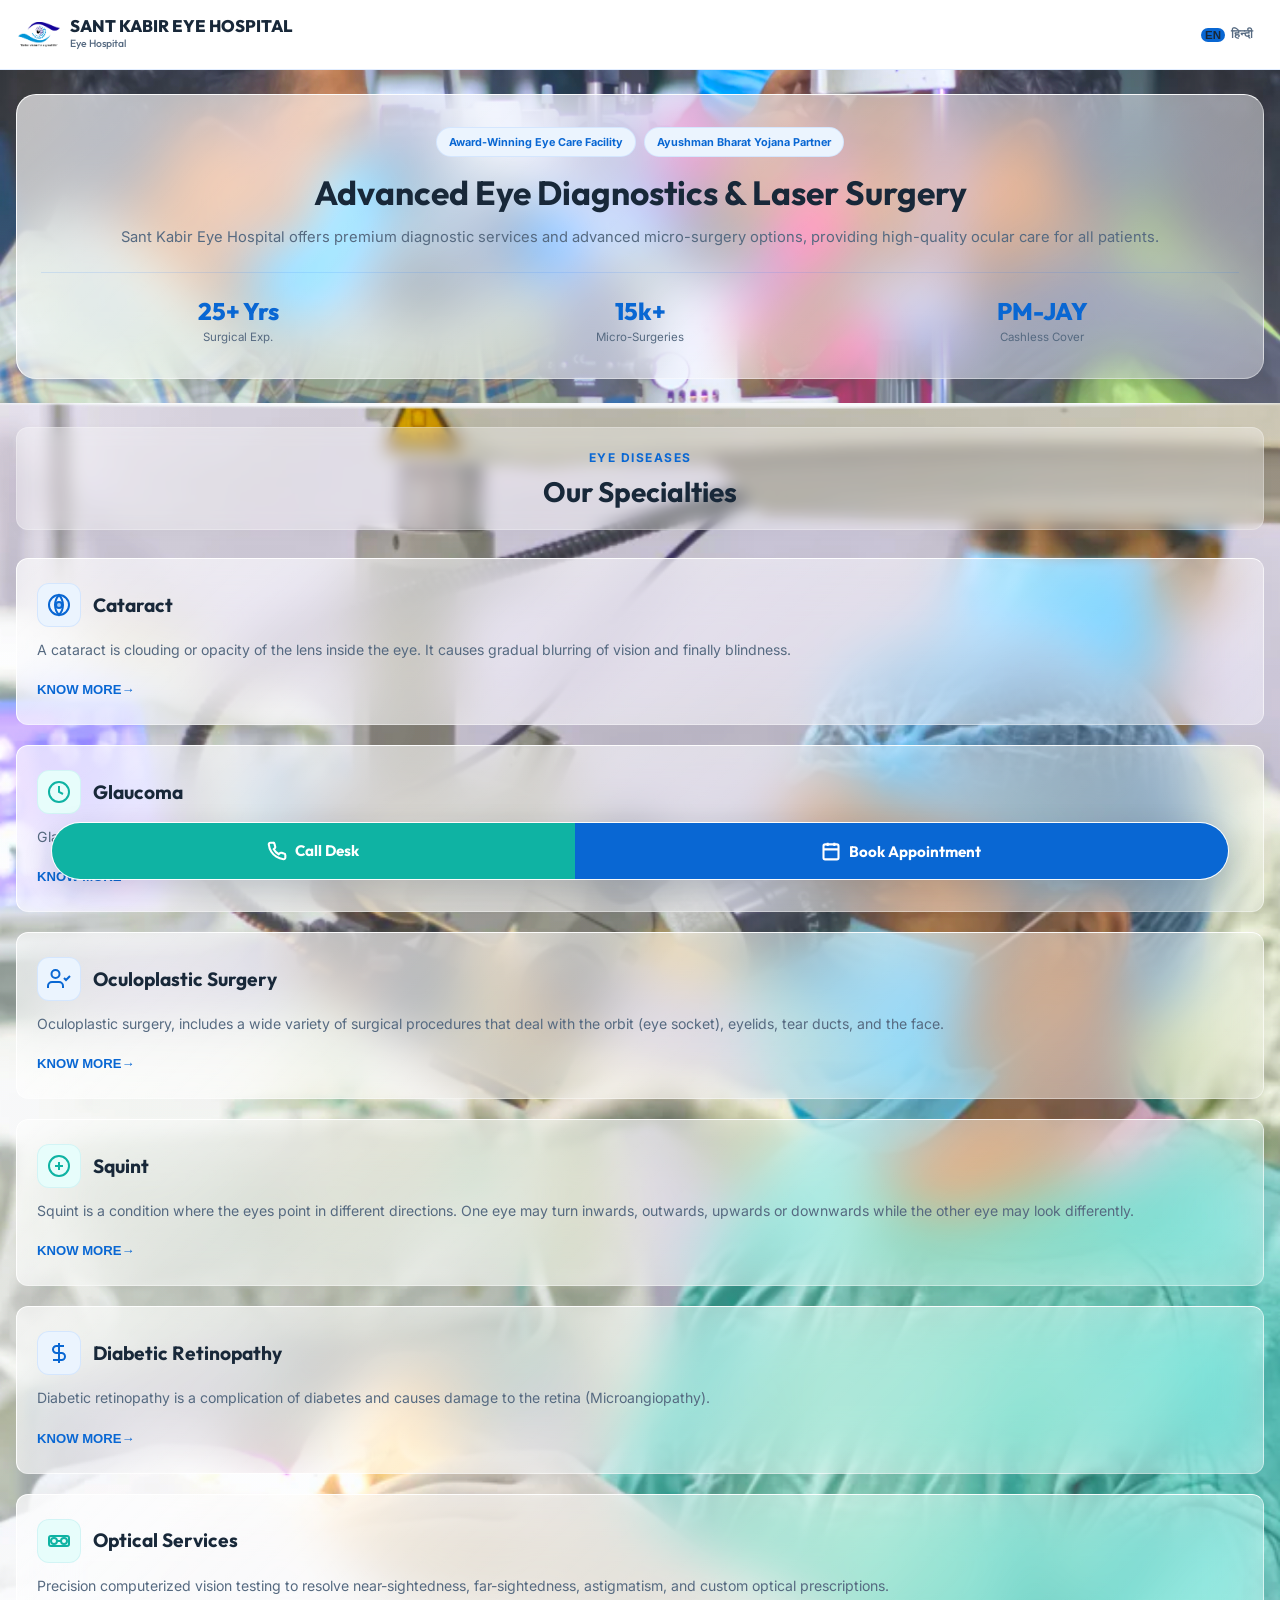
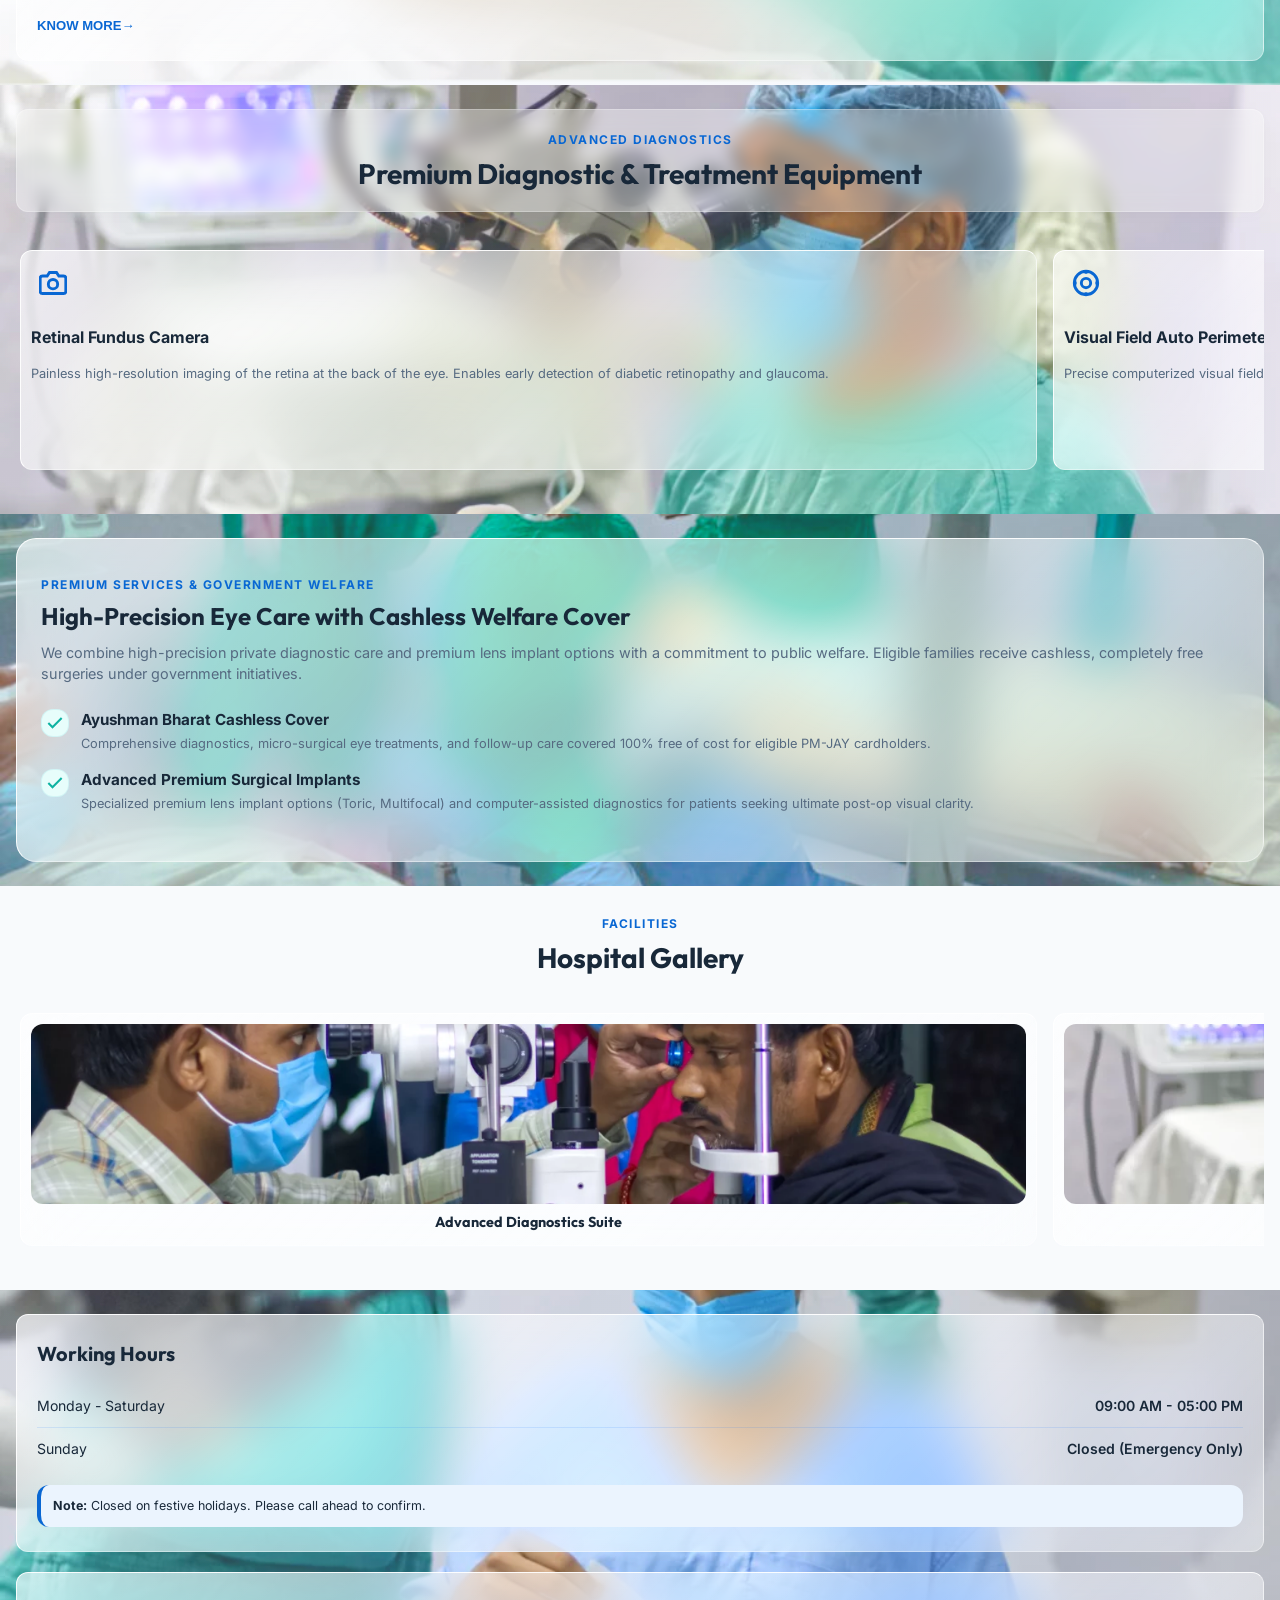
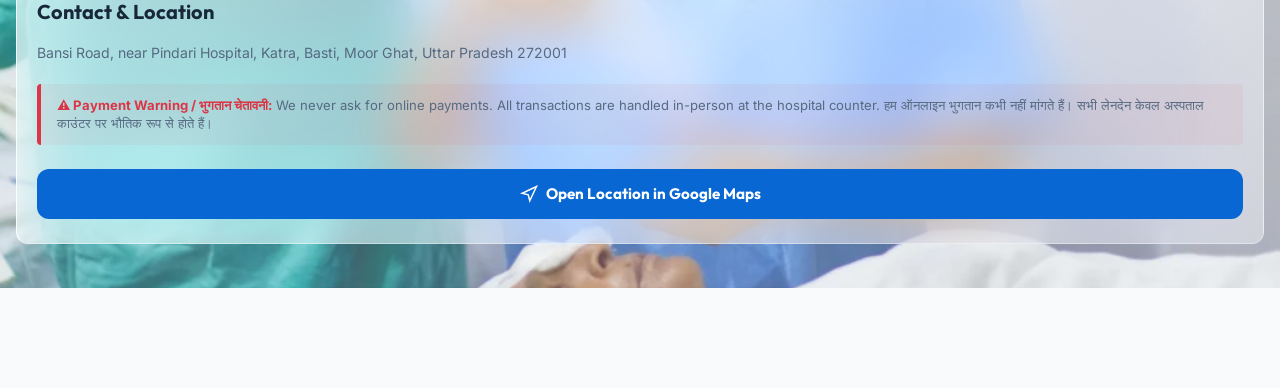
==== commit bf63f0e9: "style: Unique branding copy to avoid duplication" ====
--- a/mobile.html
+++ b/mobile.html
@@ -12,7 +12,7 @@
     <meta name="apple-mobile-web-app-capable" content="yes">
     <meta name="apple-mobile-web-app-status-bar-style" content="black-translucent">
     
-    <meta name="description" content="Certified Premium Eye Care & Cataract Surgery in Basti. Free surgeries available under Ayushman Bharat Yojana for eligible patients.">
+    <meta name="description" content="Award-Winning Eye Care & Cataract Solutions in Basti. Sant Kabir Eye Hospital offers free surgical treatments under PM-JAY for eligible patients.">
     <title>Sant Kabir Eye Hospital – Premium Eye Care & Surgery in Basti</title>
     
     <!-- JSON-LD Structured Data for Search Engines & AI Crawlers -->
@@ -23,7 +23,7 @@
       "name": "Sant Kabir Eye Hospital",
       "alternateName": "Pragati India Eye Care Society",
       "description": "Premium cataract surgeries, advanced eye diagnostics, and laser treatment services under private care and PM-JAY Ayushman Bharat Yojana cover.",
-      "url": "http://santkabireyehospital.com",
+      "url": "http://santkabireyehospital.piecs.org",
       "telephone": "+919415140719",
       "address": {
         "@type": "PostalAddress",
@@ -606,7 +606,7 @@
         // --- Translation Engine for Mobile ---
         const translations = {
             "brand-tagline": { en: "Eye Hospital", hi: "नेत्र अस्पताल" },
-            "hero-badge-1": { en: "Certified Premium Eye Care Hospital", hi: "प्रमाणित प्रीमियम नेत्र अस्पताल" },
+            "hero-badge-1": { en: "Award-Winning Eye Care Facility", hi: "पुरस्कार विजेता नेत्र देखभाल सुविधा" },
             "hero-badge-2": { en: "Ayushman Bharat Yojana Partner", hi: "आयुष्मान भारत योजना सहयोगी" },
             "hero-title": { en: "Advanced Eye Diagnostics & Laser Surgery", hi: "उन्नत नेत्र निदान और लेज़र सर्जरी" },
             "hero-description": { en: "Sant Kabir Eye Hospital offers premium diagnostic services and advanced micro-surgery options, providing high-quality ocular care for all patients.", hi: "संत कबीर आई हॉस्पिटल सभी रोगियों के लिए उच्च गुणवत्ता वाली नेत्र देखभाल प्रदान करते हुए, प्रीमियम नैदानिक सेवाएं और उन्नत सूक्ष्म-सर्जरी विकल्प प्रदान करता है।" },
